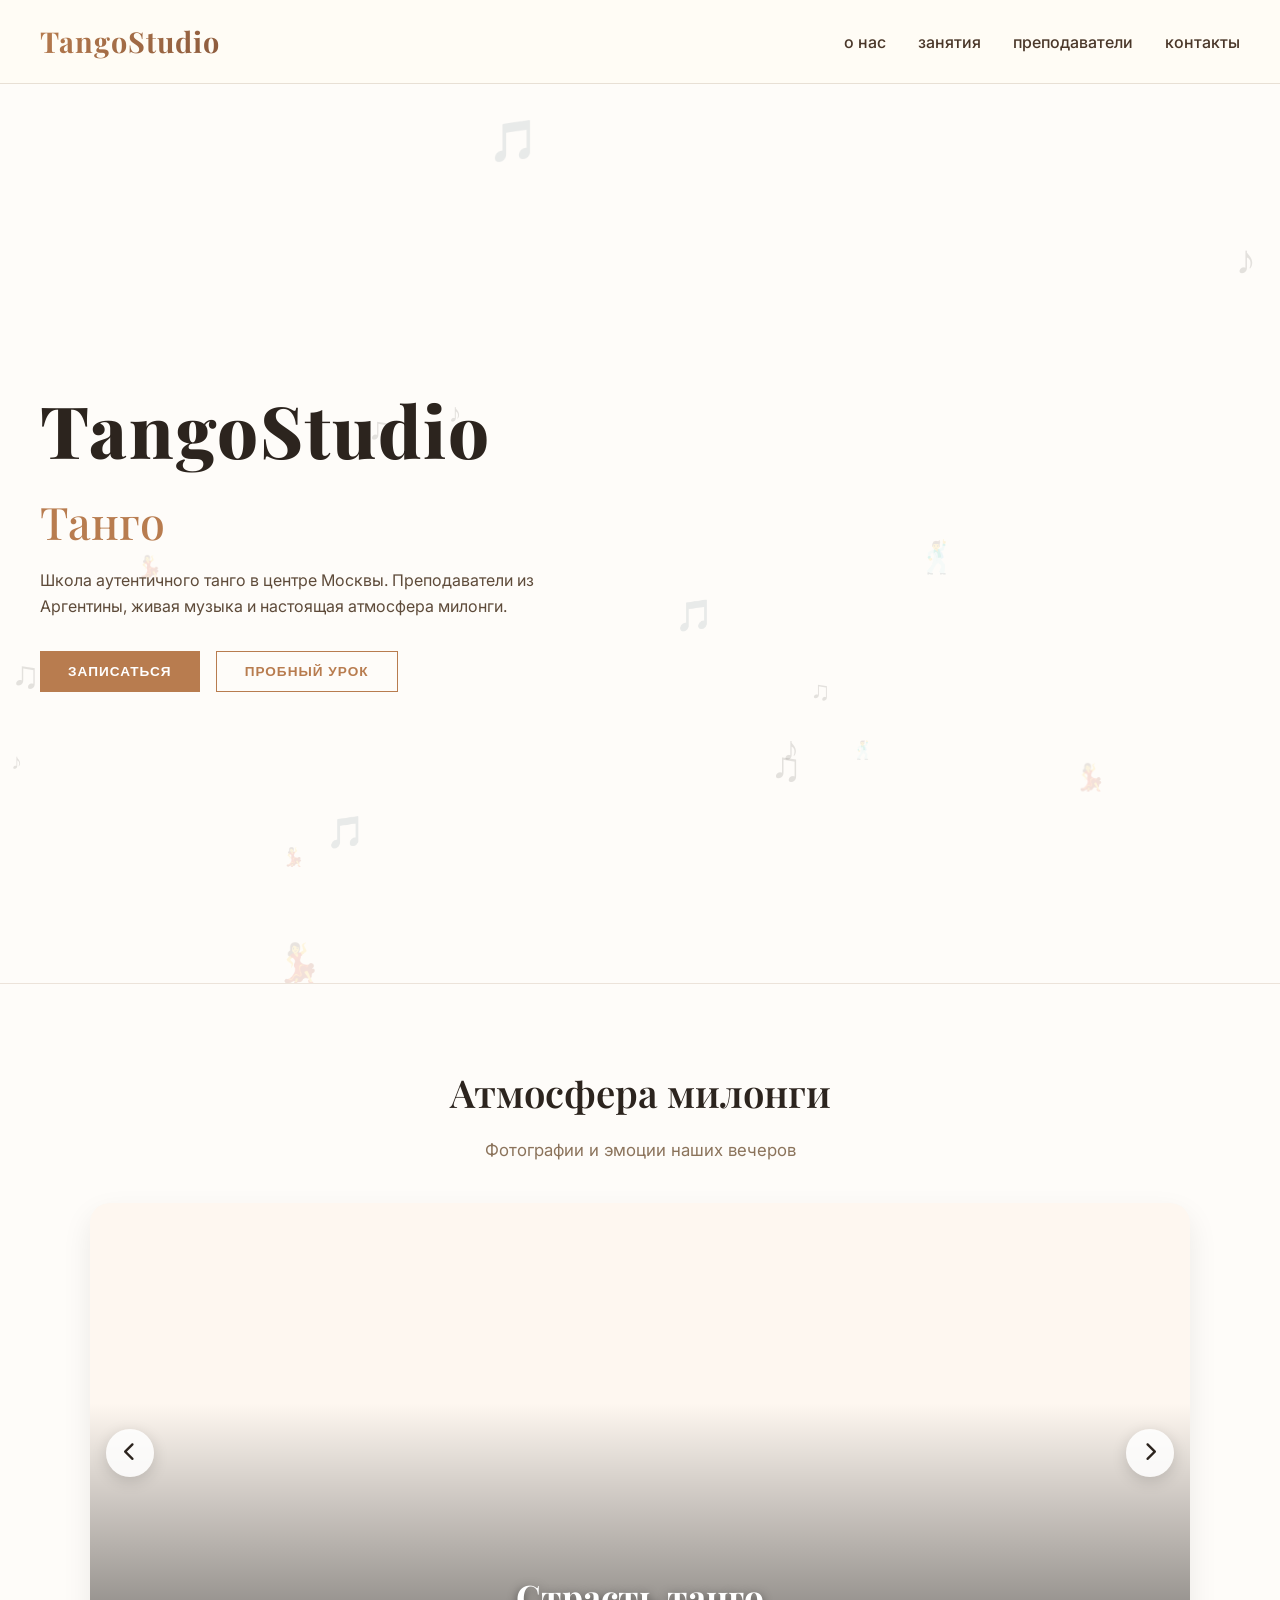
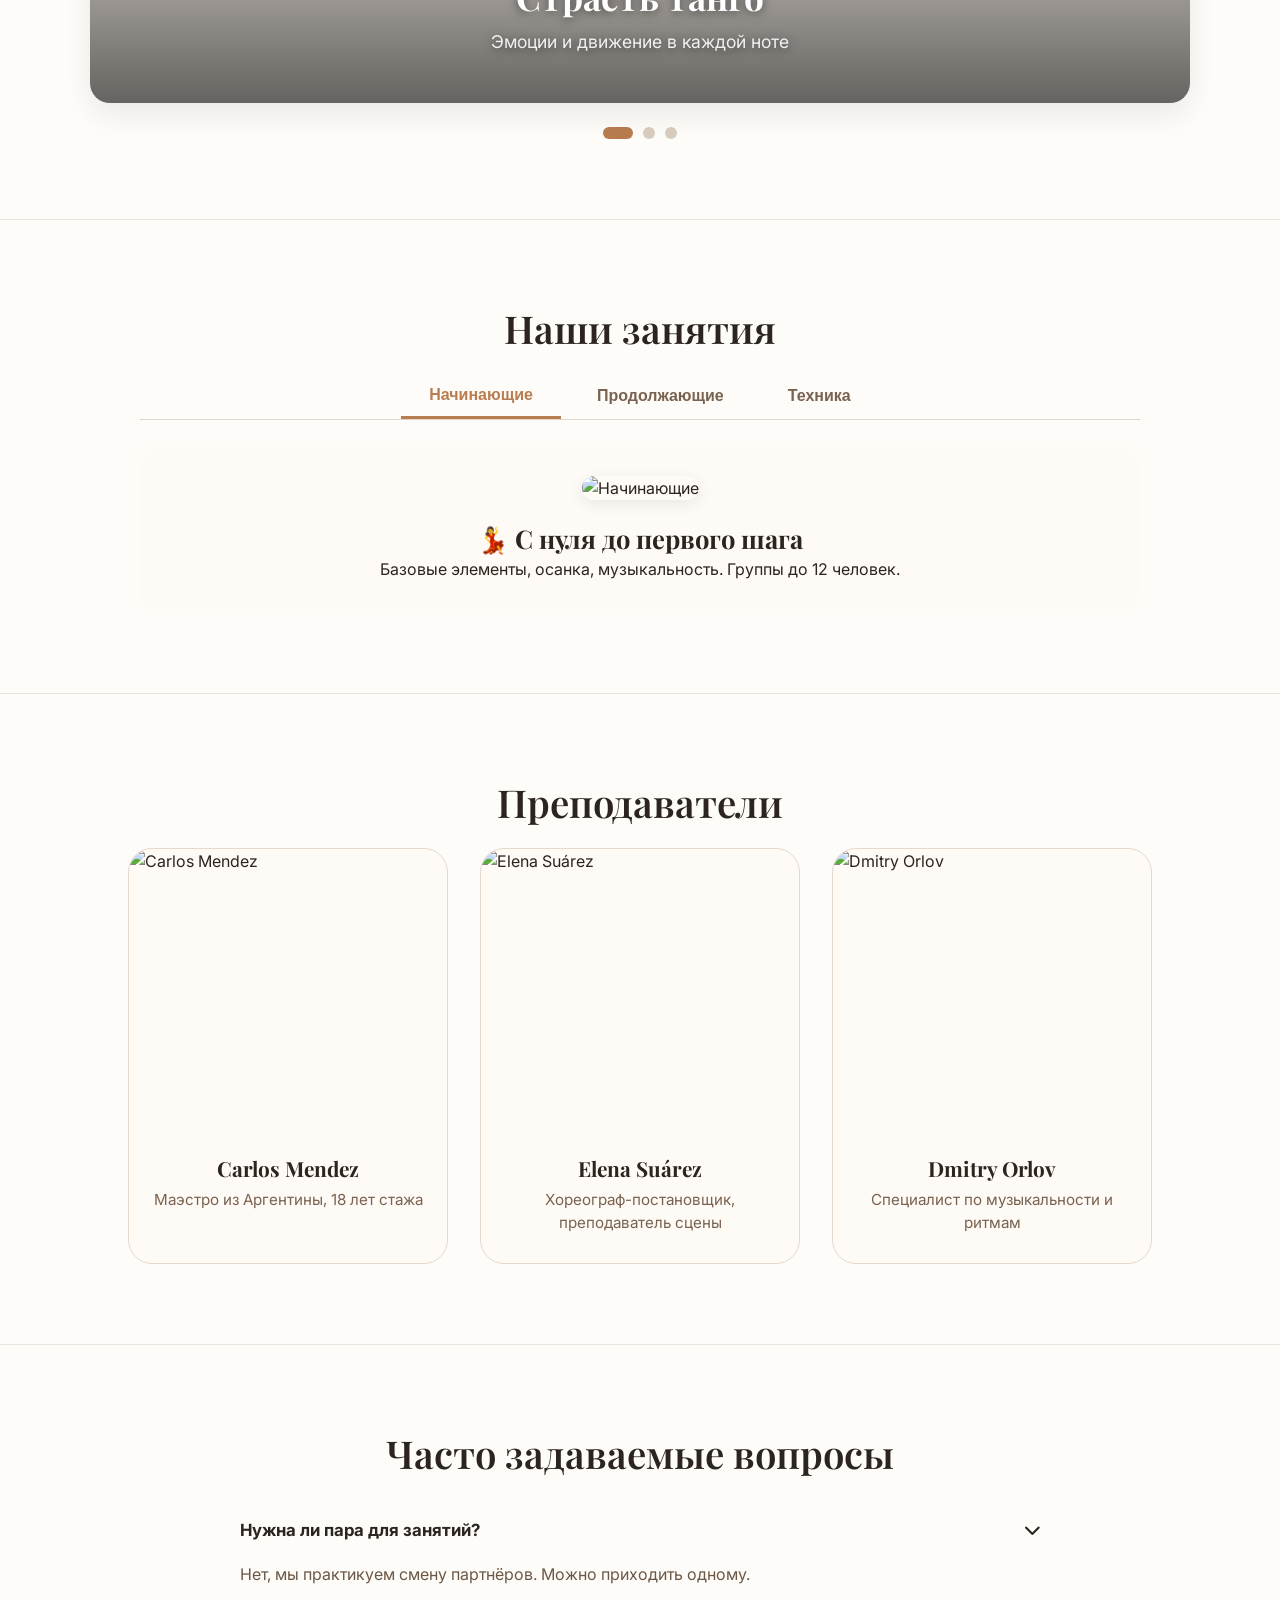
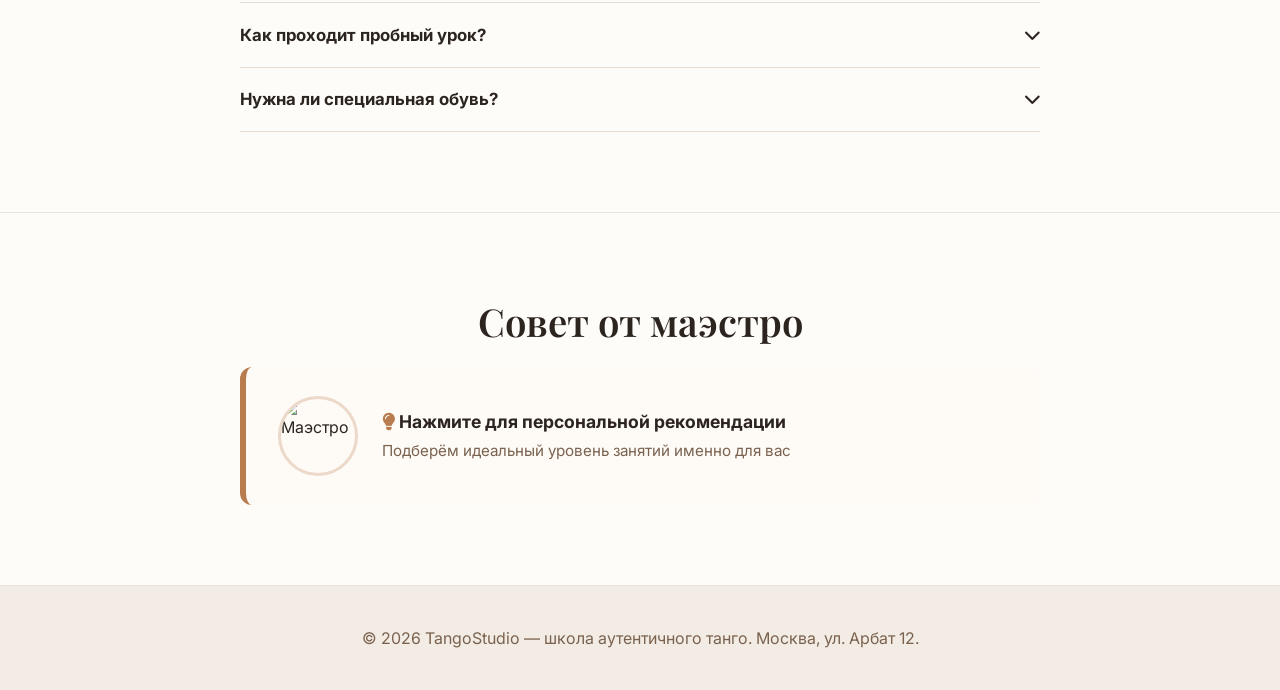
==== index.html @ 63cbd565 "Rename идз 2.html to index.html" ====
<!DOCTYPE html>
<html lang="ru">
<head>
  <meta charset="UTF-8">
  <meta name="viewport" content="width=device-width, initial-scale=1.0, user-scalable=yes">
  <title>Практика 9 — TangoStudio | Адаптивная вёрстка на Flex</title>
  <link href="https://fonts.googleapis.com/css2?family=Inter:opsz,wght@14..32,300;14..32,400;14..32,500;14..32,600;14..32,700&family=Playfair+Display:wght@400;500;600;700&display=swap" rel="stylesheet">
  <link rel="stylesheet" href="https://cdnjs.cloudflare.com/ajax/libs/font-awesome/6.0.0-beta3/css/all.min.css">
  <style>
    * {
      margin: 0;
      padding: 0;
      box-sizing: border-box;
    }

    body {
      font-family: 'Inter', sans-serif;
      background-color: #fefcf9;
      color: #2c241e;
      line-height: 1.5;
    }

    .container {
      max-width: 1280px;
      margin: 0 auto;
      padding: 0 40px;
    }

    /* ШАПКА */
    .header {
      background: rgba(255, 252, 245, 0.96);
      backdrop-filter: blur(10px);
      position: sticky;
      top: 0;
      width: 100%;
      z-index: 100;
      border-bottom: 1px solid #e8e0d5;
    }
    .nav {
      display: flex;
      justify-content: space-between;
      align-items: center;
      padding: 20px 0;
      flex-wrap: wrap;
    }
    .logo {
      font-family: 'Playfair Display', serif;
      font-size: 1.8rem;
      font-weight: 700;
      background: linear-gradient(135deg, #b87c4f, #8b5a3c);
      -webkit-background-clip: text;
      background-clip: text;
      color: transparent;
      letter-spacing: 1px;
    }
    .nav-links {
      display: flex;
      gap: 2rem;
      list-style: none;
    }
    .nav-links a {
      text-decoration: none;
      font-weight: 500;
      color: #4a3729;
      transition: 0.2s;
    }
    .nav-links a:hover {
      color: #b87c4f;
    }
    .menu-icon {
      display: none;
      font-size: 1.6rem;
      cursor: pointer;
      color: #4a3729;
    }

    /* ГЛАВНЫЙ ЭКРАН — фоновая картинка */
    .hero {
      display: flex;
      align-items: center;
      min-height: 100vh;
      position: relative;
      overflow: hidden;
      background: #fefcf9;
    }
    .hero-bg {
      position: absolute;
      top: 0;
      right: 0;
      width: 55%;
      height: 100%;
      background: url('https://st.rolld.ru/i/thumbnails/argentinskoe-tango-kaliningrad-2023.jpeg') center/cover no-repeat;
      opacity: 0.2;
      pointer-events: none;
    }
    .hero-content {
      display: flex;
      flex-direction: column;
      align-items: flex-start;
      max-width: 600px;
      position: relative;
      z-index: 2;
      margin-left: 0;
    }
    .hero-title-main {
      font-family: 'Playfair Display', serif;
      font-size: 4.5rem;
      font-weight: 800;
      letter-spacing: 2px;
      color: #2c241e;
    }
    .hero-sub {
      font-family: 'Playfair Display', serif;
      font-size: 2.8rem;
      font-weight: 500;
      color: #b87c4f;
      margin: 0.3rem 0 0.8rem 0;
    }
    .hero-description {
      font-size: 1rem;
      color: #5e4b3a;
      margin-bottom: 2rem;
      line-height: 1.6;
    }
    .btn-group {
      display: flex;
      gap: 1rem;
      flex-wrap: wrap;
    }
    .btn-primary, .btn-outline {
      padding: 12px 28px;
      font-weight: 600;
      text-transform: uppercase;
      font-size: 0.85rem;
      letter-spacing: 1px;
      cursor: pointer;
      transition: 0.2s;
      border: none;
    }
    .btn-primary {
      background: #b87c4f;
      color: white;
    }
    .btn-primary:hover {
      background: #9a643e;
    }
    .btn-outline {
      background: transparent;
      border: 1.5px solid #b87c4f;
      color: #b87c4f;
    }
    .btn-outline:hover {
      background: rgba(184,124,79,0.08);
    }

    /* СЕКЦИИ */
    section {
      padding: 80px 0;
      border-bottom: 1px solid #ece3da;
    }
    h2 {
      font-family: 'Playfair Display', serif;
      font-size: 2.4rem;
      font-weight: 600;
      margin-bottom: 1rem;
      color: #2c241e;
      text-align: center;
    }
    .section-sub {
      color: #8b735b;
      margin-bottom: 2.5rem;
      text-align: center;
      font-size: 1.05rem;
    }

    /* СЛАЙДЕР */
    .slider-container {
      position: relative;
      max-width: 1100px;
      margin: 0 auto;
      overflow: hidden;
      border-radius: 20px;
      box-shadow: 0 12px 30px rgba(0,0,0,0.08);
      background: #fef7f0;
    }
    .slider-track {
      display: flex;
      transition: transform 0.5s ease;
    }
    .slide {
      flex: 0 0 100%;
      min-height: 500px;
      display: flex;
      flex-direction: column;
      align-items: center;
      justify-content: flex-end;
      padding: 2rem;
      position: relative;
      color: white;
      text-shadow: 0 2px 10px rgba(0,0,0,0.5);
    }
    .slide-bg {
      position: absolute;
      top: 0;
      left: 0;
      width: 100%;
      height: 100%;
      background-size: cover;
      background-position: center;
      z-index: 0;
    }
    .slide-bg::after {
      content: '';
      position: absolute;
      bottom: 0;
      left: 0;
      width: 100%;
      height: 60%;
      background: linear-gradient(to top, rgba(0,0,0,0.6), transparent);
    }
    .slide-content {
      position: relative;
      z-index: 1;
      text-align: center;
      max-width: 600px;
      padding-bottom: 1rem;
    }
    .slide-content h3 {
      font-family: 'Playfair Display', serif;
      font-size: 2.2rem;
      margin-bottom: 0.3rem;
      color: #fff;
    }
    .slide-content p {
      font-size: 1.1rem;
      color: rgba(255,255,255,0.9);
    }
    .slider-btn {
      position: absolute;
      top: 50%;
      transform: translateY(-50%);
      background: rgba(255,255,255,0.85);
      border: none;
      width: 48px;
      height: 48px;
      border-radius: 50%;
      cursor: pointer;
      box-shadow: 0 4px 15px rgba(0,0,0,0.15);
      font-size: 1.2rem;
      z-index: 5;
      transition: 0.2s;
      color: #2c241e;
    }
    .slider-btn:hover {
      background: #b87c4f;
      color: white;
    }
    .btn-prev { left: 16px; }
    .btn-next { right: 16px; }
    .dots {
      display: flex;
      justify-content: center;
      gap: 10px;
      margin-top: 24px;
    }
    .dot {
      width: 12px;
      height: 12px;
      background: #d9cdc0;
      border-radius: 12px;
      cursor: pointer;
      transition: 0.2s;
    }
    .dot.active {
      background: #b87c4f;
      width: 30px;
    }

    /* ВКЛАДКИ — С КАРТИНКАМИ */
    .tabs-wrapper {
      max-width: 1000px;
      margin: 0 auto;
    }
    .tabs-header {
      display: flex;
      gap: 0.5rem;
      border-bottom: 1px solid #e0d5ca;
      flex-wrap: wrap;
      justify-content: center;
    }
    .tab-btn {
      padding: 12px 28px;
      background: transparent;
      border: none;
      font-weight: 600;
      cursor: pointer;
      color: #7a6250;
      font-size: 1rem;
    }
    .tab-btn.active {
      color: #b87c4f;
      border-bottom: 3px solid #b87c4f;
    }
    .tab-content {
      display: none;
      padding: 2rem;
      background: #fefbf7;
      border-radius: 16px;
      margin-top: 1.5rem;
      text-align: center;
    }
    .tab-content.active-content {
      display: block;
    }
    .tab-image {
      width: 100%;
      max-height: 350px;
      object-fit: cover;
      border-radius: 16px;
      margin-bottom: 1.2rem;
      box-shadow: 0 4px 16px rgba(0,0,0,0.08);
    }
    .tab-content h3 {
      font-family: 'Playfair Display', serif;
      font-size: 1.6rem;
    }

    /* ПРЕПОДАВАТЕЛИ */
    .teachers-grid {
      display: flex;
      flex-wrap: wrap;
      gap: 2rem;
      justify-content: center;
    }
    .teacher-card {
      flex: 1 1 280px;
      max-width: 320px;
      background: #fefaf5;
      border: 1px solid #e6dacf;
      border-radius: 24px;
      overflow: hidden;
      transition: 0.3s;
    }
    .teacher-card:hover {
      transform: translateY(-6px);
      box-shadow: 0 12px 30px rgba(0,0,0,0.08);
    }
    .teacher-photo {
      width: 100%;
      height: 280px;
      object-fit: cover;
      display: block;
    }
    .teacher-info {
      padding: 1.5rem 1.5rem 1.8rem;
      text-align: center;
    }
    .teacher-info h3 {
      font-family: 'Playfair Display', serif;
      font-size: 1.3rem;
      margin-bottom: 0.3rem;
    }
    .teacher-info p {
      color: #7a6250;
      font-size: 0.95rem;
    }

    /* АККОРДЕОН */
    .accordion {
      max-width: 800px;
      margin: 0 auto;
    }
    .accordion-item {
      border-bottom: 1px solid #e6dbd0;
    }
    .accordion-header {
      display: flex;
      justify-content: space-between;
      align-items: center;
      padding: 1.2rem 0;
      font-weight: 700;
      cursor: pointer;
      font-size: 1.05rem;
    }
    .accordion-content {
      max-height: 0;
      overflow: hidden;
      transition: max-height 0.3s;
      color: #6b5746;
    }
    .accordion-item.active .accordion-content {
      max-height: 150px;
      padding-bottom: 1rem;
    }

    /* МОДАЛКА */
    .modal {
      position: fixed;
      top: 0; left: 0;
      width: 100%; height: 100%;
      background: rgba(0,0,0,0.5);
      display: flex;
      align-items: center;
      justify-content: center;
      visibility: hidden;
      opacity: 0;
      transition: 0.2s;
      z-index: 1000;
    }
    .modal.active {
      visibility: visible;
      opacity: 1;
    }
    .modal-content {
      background: white;
      max-width: 420px;
      width: 90%;
      padding: 2rem;
      border-radius: 28px;
      border-top: 4px solid #b87c4f;
    }
    .close-modal {
      float: right;
      font-size: 1.6rem;
      cursor: pointer;
    }
    .modal input, .modal textarea {
      width: 100%;
      margin: 10px 0;
      padding: 12px;
      border: 1px solid #ddd0c2;
      border-radius: 10px;
      font-size: 1rem;
    }
    .modal button {
      background: #b87c4f;
      color: white;
      border: none;
      padding: 12px;
      width: 100%;
      border-radius: 40px;
      font-weight: bold;
      font-size: 1rem;
    }

    /* ФАНТАЗИЙНАЯ АНИМАЦИЯ */
    .fantasy-area {
      position: absolute;
      top: 0;
      left: 0;
      width: 100%;
      height: 100%;
      pointer-events: none;
      overflow: hidden;
      z-index: 1;
    }
    .floating {
      position: absolute;
      font-size: 1.6rem;
      opacity: 0.12;
      animation: floatAnim 15s infinite alternate;
    }
    @keyframes floatAnim {
      0% { transform: translateY(0) rotate(0deg); }
      100% { transform: translateY(-40px) rotate(10deg); }
    }

    /* УМНЫЙ РАЗДЕЛ */
    .smart-tip {
      background: #fefaf5;
      padding: 1.8rem 2rem;
      border-left: 6px solid #b87c4f;
      cursor: pointer;
      transition: 0.3s;
      max-width: 800px;
      margin: 0 auto;
      border-radius: 12px;
      display: flex;
      align-items: center;
      gap: 1.5rem;
    }
    .smart-tip:hover {
      background: #f5ede5;
      transform: translateX(6px);
    }
    .smart-tip img {
      width: 80px;
      height: 80px;
      border-radius: 50%;
      object-fit: cover;
      border: 3px solid #b87c4f44;
    }
    .smart-tip strong {
      font-size: 1.1rem;
    }

    .footer {
      background: #f2ece5;
      text-align: center;
      padding: 40px 20px;
      color: #7a624e;
    }

    /* АДАПТИВ */
    @media (max-width: 1024px) {
      .hero-bg { width: 45%; }
      .slide { min-height: 400px; }
      .slide-content h3 { font-size: 1.8rem; }
      .tab-image { max-height: 280px; }
    }

    @media (max-width: 768px) {
      .container { padding: 0 24px; }
      .nav-links {
        display: none;
        flex-direction: column;
        width: 100%;
        gap: 1rem;
        padding-top: 1rem;
      }
      .nav-links.show { display: flex; }
      .menu-icon { display: block; }
      .hero-title-main { font-size: 3.2rem; }
      .hero-sub { font-size: 2.2rem; }
      .hero-description { font-size: 0.95rem; }
      .hero-bg { width: 40%; opacity: 0.15; }
      .slide { min-height: 320px; padding: 1.5rem; }
      .slide-content h3 { font-size: 1.5rem; }
      .teacher-photo { height: 220px; }
      .teacher-card { flex: 1 1 240px; }
      h2 { font-size: 1.9rem; }
      .smart-tip { flex-direction: column; text-align: center; }
      .slider-btn { width: 40px; height: 40px; font-size: 1rem; }
      .tab-image { max-height: 220px; }
    }

    @media (max-width: 380px) {
      .container { padding: 0 16px; }
      .logo { font-size: 1.4rem; }
      .hero-title-main { font-size: 2.2rem; }
      .hero-sub { font-size: 1.8rem; }
      .hero-description { font-size: 0.85rem; }
      .hero-bg { width: 30%; opacity: 0.1; }
      .btn-group { flex-direction: column; width: 100%; }
      .btn-primary, .btn-outline { width: 100%; text-align: center; padding: 12px; }
      .slide { min-height: 260px; padding: 1rem; }
      .slide-content h3 { font-size: 1.3rem; }
      .slide-content p { font-size: 0.9rem; }
      .teacher-photo { height: 180px; }
      .teachers-grid { flex-direction: column; align-items: center; }
      .teacher-card { flex: auto; max-width: 100%; width: 100%; }
      .tabs-header { flex-direction: column; border-bottom: none; gap: 0.3rem; align-items: stretch; }
      .tab-btn { text-align: center; background: #f7f1ea; border-radius: 40px; padding: 8px; }
      .tab-btn.active { border-bottom: none; background: #b87c4f33; }
      .accordion-header { font-size: 0.9rem; }
      h2 { font-size: 1.5rem; }
      .modal-content { padding: 1.2rem; }
      .smart-tip { font-size: 0.85rem; flex-direction: column; text-align: center; padding: 1.2rem; }
      .smart-tip img { width: 60px; height: 60px; }
      .slider-btn { width: 34px; height: 34px; font-size: 0.8rem; }
      .btn-prev { left: 8px; }
      .btn-next { right: 8px; }
      .tab-image { max-height: 160px; }
    }

    .hero { position: relative; }
    .relative { position: relative; }
    button { cursor: pointer; }
  </style>
</head>
<body>

<!-- АНИМАЦИЯ ЗАГРУЗКИ -->
<div id="loaderOverlay" style="position:fixed; top:0; left:0; width:100%; height:100%; background:#fefcf9; z-index:2000; display:flex; align-items:center; justify-content:center; flex-direction:column; transition:0.4s;">
  <div style="width:50px; height:50px; border:4px solid #e0cfc0; border-top:4px solid #b87c4f; border-radius:50%; animation: spinLoad 0.9s linear infinite;"></div>
  <p style="margin-top:12px; color:#b87c4f; font-family:'Inter',sans-serif;">загрузка танго...</p>
</div>
<style>
  @keyframes spinLoad {
    0% { transform: rotate(0deg); }
    100% { transform: rotate(360deg); }
  }
</style>

<!-- ШАПКА -->
<header class="header">
  <div class="container">
    <div class="nav">
      <div class="logo">TangoStudio</div>
      <div class="menu-icon" id="menuIcon"><i class="fas fa-bars"></i></div>
      <ul class="nav-links" id="navLinks">
        <li><a href="#about">о нас</a></li>
        <li><a href="#lessons">занятия</a></li>
        <li><a href="#teachers">преподаватели</a></li>
        <li><a href="#" id="contactNavBtn">контакты</a></li>
      </ul>
    </div>
  </div>
</header>

<main>
  <!-- ГЛАВНЫЙ ЭКРАН -->
  <section class="hero relative" id="hero">
    <div class="hero-bg"></div>
    <div class="fantasy-area" id="fantasyArea"></div>
    <div class="container hero-content">
      <div class="hero-title-main">TangoStudio</div>
      <div class="hero-sub">Танго</div>
      <div class="hero-description">
        Школа аутентичного танго в центре Москвы. Преподаватели из Аргентины, живая музыка и настоящая атмосфера милонги.
      </div>
      <div class="btn-group">
        <button class="btn-primary" id="openModalBtn">записаться</button>
        <button class="btn-outline" id="trialBtn">пробный урок</button>
      </div>
    </div>
  </section>

  <!-- СЛАЙДЕР -->
  <section id="about">
    <div class="container">
      <h2>Атмосфера милонги</h2>
      <div class="section-sub">Фотографии и эмоции наших вечеров</div>
      <div class="slider-container">
        <div class="slider-track" id="sliderTrack">
          <div class="slide">
            <div class="slide-bg" style="background-image: url('https://kluch.media/upload/iblock/99c/tango-1200.jpg');"></div>
            <div class="slide-content">
              <h3>Страсть танго</h3>
              <p>Эмоции и движение в каждой ноте</p>
            </div>
          </div>
          <div class="slide">
            <div class="slide-bg" style="background-image: url('https://elcentro.ru/upload/media/content/1_glavnaya.jpg'); background-position: center top;"></div>
            <div class="slide-content">
              <h3>Сообщество</h3>
              <p>Уютная студия, друзья и танго-вечеринки</p>
            </div>
          </div>
          <div class="slide">
            <div class="slide-bg" style="background-image: url('https://images.unsplash.com/photo-1508700115892-45ecd05ae2ad?w=1200&h=800&fit=crop&crop=center');"></div>
            <div class="slide-content">
              <h3>Живая музыка</h3>
              <p>Бандонеон и оркестр создают магию</p>
            </div>
          </div>
        </div>
        <button class="slider-btn btn-prev" id="prevSlide"><i class="fas fa-chevron-left"></i></button>
        <button class="slider-btn btn-next" id="nextSlide"><i class="fas fa-chevron-right"></i></button>
      </div>
      <div class="dots" id="dotsContainer"></div>
    </div>
  </section>

  <!-- ЗАНЯТИЯ (ВКЛАДКИ) С КАРТИНКАМИ -->
  <section id="lessons">
    <div class="container">
      <h2>Наши занятия</h2>
      <div class="tabs-wrapper">
        <div class="tabs-header">
          <button class="tab-btn active" data-tab="tab1">Начинающие</button>
          <button class="tab-btn" data-tab="tab2">Продолжающие</button>
          <button class="tab-btn" data-tab="tab3">Техника</button>
        </div>
        
        <div id="tab1" class="tab-content active-content">
          <img class="tab-image" src="https://vmrucdn.servicecdn.ru/2025.12/original/69399d0e82682c5967c379f9.jpg" alt="Начинающие" style="object-position: center 30%;">
          <h3>💃 С нуля до первого шага</h3>
          <p>Базовые элементы, осанка, музыкальность. Группы до 12 человек.</p>
        </div>
        
        <div id="tab2" class="tab-content">
          <img class="tab-image" src="https://i.imgur.com/yKScRbN.jpeg" alt="Продолжающие" style="object-position: center 15%;">
          <h3>🕺 Салон и импровизация</h3>
          <p>Изучение сакад, барридас, работа в парах. Сложные последовательности и стилизация.</p>
        </div>
        
        <div id="tab3" class="tab-content">
          <img class="tab-image" src="https://i.imgur.com/FVpYMQ8.jpeg" alt="Техника" style="object-position: center 15%;">
          <h3>🎵 Музыкальность</h3>
          <p>Чувство оркестра, паузы, интерпретация. Подготовка к танго-марафонам.</p>
        </div>
      </div>
    </div>
  </section>

  <!-- ПРЕПОДАВАТЕЛИ -->
  <section id="teachers">
    <div class="container">
      <h2>Преподаватели</h2>
      <div class="teachers-grid">
        <div class="teacher-card">
          <img class="teacher-photo" src="https://images.unsplash.com/photo-1507003211169-0a1dd7228f2d?w=600&h=600&fit=crop&crop=center" alt="Carlos Mendez">
          <div class="teacher-info">
            <h3>Carlos Mendez</h3>
            <p>Маэстро из Аргентины, 18 лет стажа</p>
          </div>
        </div>
        <div class="teacher-card">
          <img class="teacher-photo" src="https://images.unsplash.com/photo-1489424731084-a5d8b219a5bb?w=600&h=600&fit=crop&crop=center" alt="Elena Suárez">
          <div class="teacher-info">
            <h3>Elena Suárez</h3>
            <p>Хореограф-постановщик, преподаватель сцены</p>
          </div>
        </div>
        <div class="teacher-card">
          <img class="teacher-photo" src="https://images.unsplash.com/photo-1506794778202-cad84cf45f1d?w=600&h=600&fit=crop&crop=center" alt="Dmitry Orlov">
          <div class="teacher-info">
            <h3>Dmitry Orlov</h3>
            <p>Специалист по музыкальности и ритмам</p>
          </div>
        </div>
      </div>
    </div>
  </section>

  <!-- АККОРДЕОН FAQ -->
  <section id="faq">
    <div class="container">
      <h2>Часто задаваемые вопросы</h2>
      <div class="accordion" id="accordion">
        <div class="accordion-item"><div class="accordion-header">Нужна ли пара для занятий? <i class="fas fa-chevron-down"></i></div><div class="accordion-content">Нет, мы практикуем смену партнёров. Можно приходить одному.</div></div>
        <div class="accordion-item"><div class="accordion-header">Как проходит пробный урок? <i class="fas fa-chevron-down"></i></div><div class="accordion-content">Пробное занятие — 600₽, вы знакомитесь с базой и атмосферой.</div></div>
        <div class="accordion-item"><div class="accordion-header">Нужна ли специальная обувь? <i class="fas fa-chevron-down"></i></div><div class="accordion-content">Подойдут удобные туфли на небольшом каблуке, есть прокат.</div></div>
      </div>
    </div>
  </section>

  <!-- УМНЫЙ РАЗДЕЛ -->
  <section>
    <div class="container">
      <h2>Совет от маэстро</h2>
      <div class="smart-tip" id="smartAdvice">
        <img src="https://images.unsplash.com/photo-1506744038136-46273834b3fb?w=400&h=400&fit=crop&crop=center" alt="Маэстро">
        <div>
          <strong><i class="fas fa-lightbulb" style="color:#b87c4f;"></i> Нажмите для персональной рекомендации</strong>
          <p style="margin-top:4px; font-size:0.95rem; color:#7a6250;">Подберём идеальный уровень занятий именно для вас</p>
        </div>
      </div>
    </div>
  </section>
</main>

<footer class="footer">
  <div class="container">
    <p>© 2026 TangoStudio — школа аутентичного танго. Москва, ул. Арбат 12.</p>
  </div>
</footer>

<!-- МОДАЛКА -->
<div id="contactModal" class="modal">
  <div class="modal-content">
    <span class="close-modal">&times;</span>
    <h3>Запись на урок</h3>
    <form id="modalForm">
      <input type="text" placeholder="Ваше имя" required>
      <input type="tel" placeholder="Телефон" required>
      <textarea rows="2" placeholder="Сообщение"></textarea>
      <button type="submit">Отправить</button>
    </form>
  </div>
</div>

<script>
  window.addEventListener('load', () => {
    const loader = document.getElementById('loaderOverlay');
    setTimeout(() => {
      loader.style.opacity = '0';
      setTimeout(() => loader.remove(), 400);
    }, 1000);
  });

  // Фантазийные элементы
  const fantasy = document.getElementById('fantasyArea');
  if(fantasy) {
    const arr = ['♪','♫','💃','🕺','🎵'];
    for(let i=0;i<18;i++) {
      let el = document.createElement('div');
      el.classList.add('floating');
      el.textContent = arr[Math.floor(Math.random()*arr.length)];
      el.style.left = Math.random()*100+'%';
      el.style.top = Math.random()*100+'%';
      el.style.fontSize = (Math.random()*28+16)+'px';
      el.style.animationDuration = (12+Math.random()*12)+'s';
      fantasy.appendChild(el);
    }
  }

  // Слайдер
  const track = document.getElementById('sliderTrack');
  const slides = document.querySelectorAll('.slide');
  const prev = document.getElementById('prevSlide');
  const next = document.getElementById('nextSlide');
  let current = 0;
  const total = slides.length;
  const dotsDiv = document.getElementById('dotsContainer');
  function updateSlider() {
    track.style.transform = `translateX(-${current*100}%)`;
    document.querySelectorAll('.dot').forEach((d,i)=> d.classList.toggle('active', i===current));
  }
  function createDots() {
    dotsDiv.innerHTML = '';
    for(let i=0;i<total;i++) {
      let dot = document.createElement('span');
      dot.classList.add('dot');
      if(i===current) dot.classList.add('active');
      dot.addEventListener('click',()=>{ current=i; updateSlider(); });
      dotsDiv.appendChild(dot);
    }
  }
  prev?.addEventListener('click',()=>{ current = (current-1+total)%total; updateSlider(); });
  next?.addEventListener('click',()=>{ current = (current+1)%total; updateSlider(); });
  createDots();

  // Табы
  const tabs = document.querySelectorAll('.tab-btn');
  const contents = document.querySelectorAll('.tab-content');
  tabs.forEach(btn=>{
    btn.addEventListener('click',()=>{
      const id = btn.getAttribute('data-tab');
      contents.forEach(c=>c.classList.remove('active-content'));
      tabs.forEach(b=>b.classList.remove('active'));
      document.getElementById(id).classList.add('active-content');
      btn.classList.add('active');
    });
  });

  // Аккордеон
  const accItems = document.querySelectorAll('.accordion-item');
  accItems.forEach(item=>{
    const header = item.querySelector('.accordion-header');
    header.addEventListener('click',()=>{
      item.classList.toggle('active');
    });
  });
  if(accItems[0]) accItems[0].classList.add('active');

  // Модалка
  const modal = document.getElementById('contactModal');
  const openBtns = [document.getElementById('openModalBtn'), document.getElementById('trialBtn'), document.getElementById('contactNavBtn')];
  const closeModal = document.querySelector('.close-modal');
  function openModal() { modal.classList.add('active'); }
  function closeModalFunc() { modal.classList.remove('active'); }
  openBtns.forEach(btn=> btn?.addEventListener('click', (e)=>{ e.preventDefault(); openModal(); }));
  closeModal?.addEventListener('click', closeModalFunc);
  modal?.addEventListener('click', (e)=> { if(e.target===modal) closeModalFunc(); });
  const formModal = document.getElementById('modalForm');
  formModal?.addEventListener('submit', (e)=>{ e.preventDefault(); alert('Спасибо, скоро свяжемся!'); closeModalFunc(); formModal.reset(); });

  // Умный совет
  const smart = document.getElementById('smartAdvice');
  smart?.addEventListener('click',()=> alert('💡 Совет: начните с пробного урока по четвергам. Ждём вас!'));

  // Бургер-меню
  const menuIcon = document.getElementById('menuIcon');
  const navList = document.getElementById('navLinks');
  menuIcon?.addEventListener('click',()=> navList.classList.toggle('show'));
  document.querySelectorAll('.nav-links a').forEach(link=>{
    link.addEventListener('click',(e)=>{
      const href = link.getAttribute('href');
      if(href && href.startsWith('#')){
        e.preventDefault();
        const id = href.slice(1);
        const el = document.getElementById(id);
        if(el) el.scrollIntoView({ behavior: 'smooth' });
        navList.classList.remove('show');
      }
    });
  });
</script>
</body>
</html>
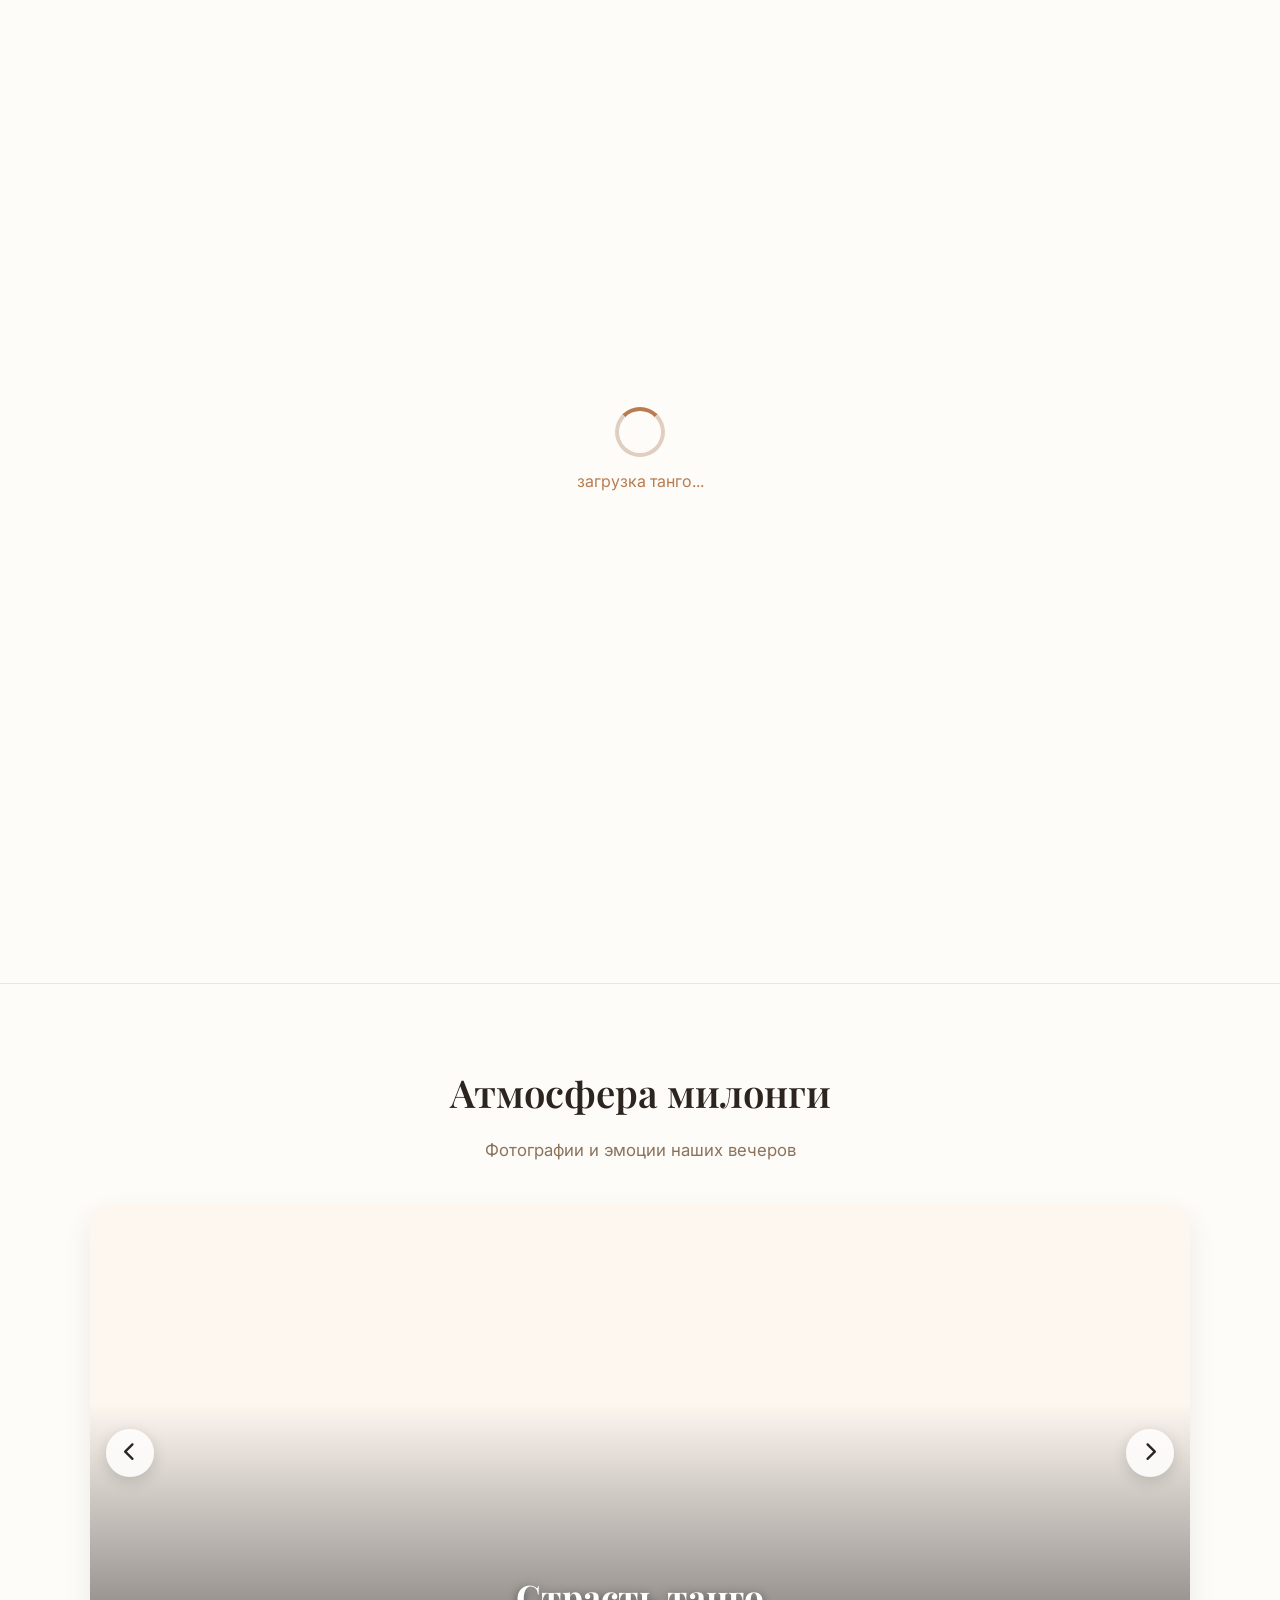
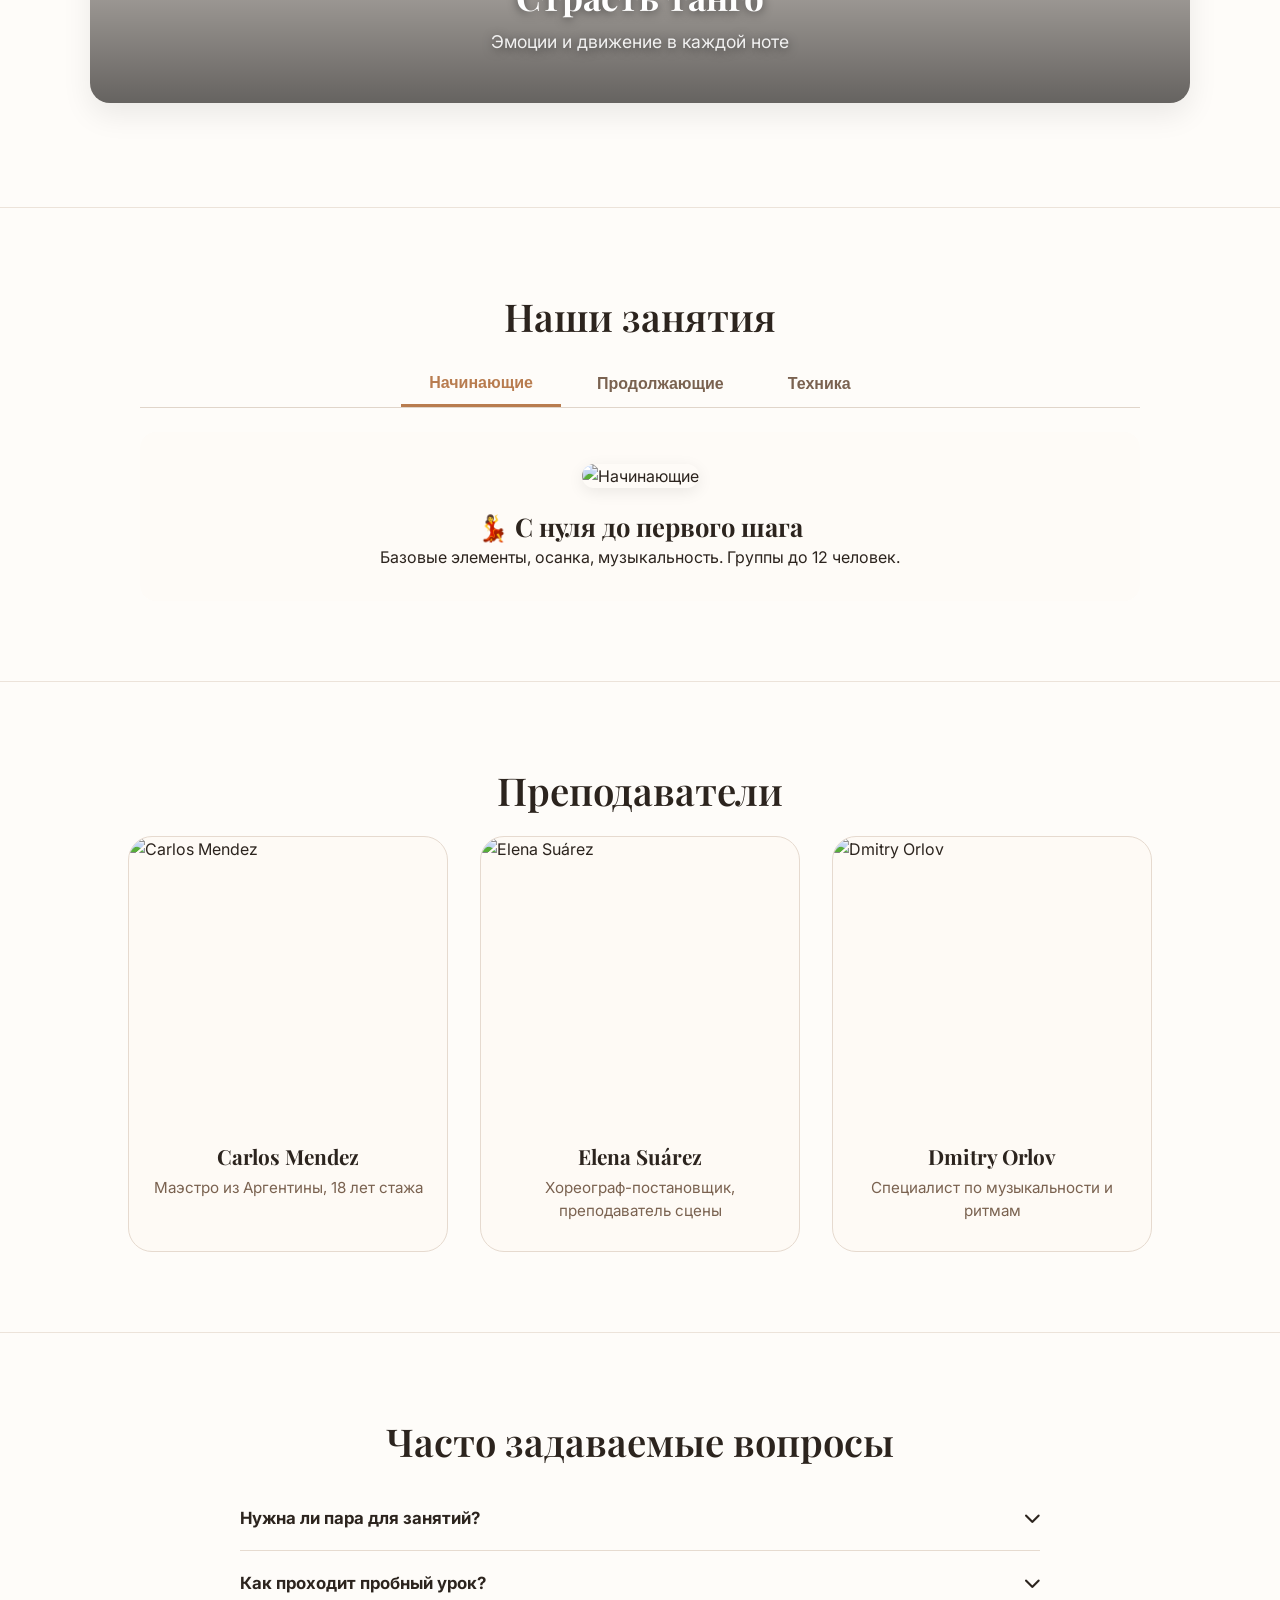
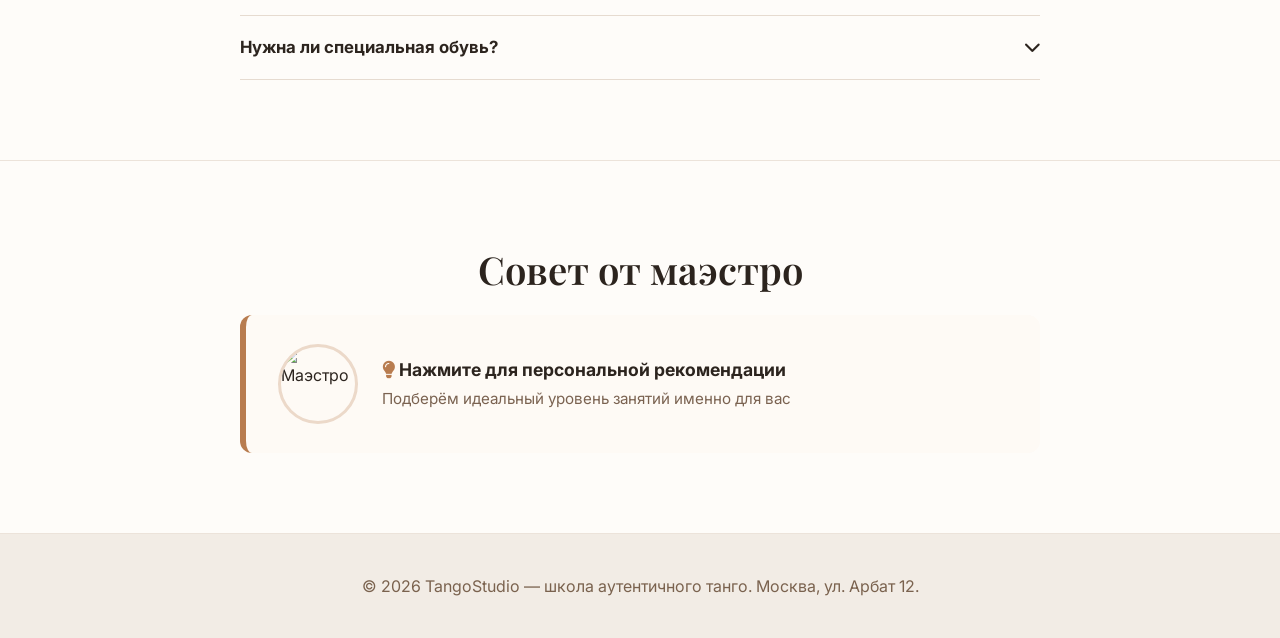
==== commit 2653a336: "Add files via upload" ====
--- a/index.html
+++ b/index.html
@@ -4,585 +4,25 @@
   <meta charset="UTF-8">
   <meta name="viewport" content="width=device-width, initial-scale=1.0, user-scalable=yes">
   <title>Практика 9 — TangoStudio | Адаптивная вёрстка на Flex</title>
+  
+  <!-- Подключаем шрифты Google Fonts -->
   <link href="https://fonts.googleapis.com/css2?family=Inter:opsz,wght@14..32,300;14..32,400;14..32,500;14..32,600;14..32,700&family=Playfair+Display:wght@400;500;600;700&display=swap" rel="stylesheet">
+  
+  <!-- Подключаем иконки Font Awesome -->
   <link rel="stylesheet" href="https://cdnjs.cloudflare.com/ajax/libs/font-awesome/6.0.0-beta3/css/all.min.css">
-  <style>
-    * {
-      margin: 0;
-      padding: 0;
-      box-sizing: border-box;
-    }
-
-    body {
-      font-family: 'Inter', sans-serif;
-      background-color: #fefcf9;
-      color: #2c241e;
-      line-height: 1.5;
-    }
-
-    .container {
-      max-width: 1280px;
-      margin: 0 auto;
-      padding: 0 40px;
-    }
-
-    /* ШАПКА */
-    .header {
-      background: rgba(255, 252, 245, 0.96);
-      backdrop-filter: blur(10px);
-      position: sticky;
-      top: 0;
-      width: 100%;
-      z-index: 100;
-      border-bottom: 1px solid #e8e0d5;
-    }
-    .nav {
-      display: flex;
-      justify-content: space-between;
-      align-items: center;
-      padding: 20px 0;
-      flex-wrap: wrap;
-    }
-    .logo {
-      font-family: 'Playfair Display', serif;
-      font-size: 1.8rem;
-      font-weight: 700;
-      background: linear-gradient(135deg, #b87c4f, #8b5a3c);
-      -webkit-background-clip: text;
-      background-clip: text;
-      color: transparent;
-      letter-spacing: 1px;
-    }
-    .nav-links {
-      display: flex;
-      gap: 2rem;
-      list-style: none;
-    }
-    .nav-links a {
-      text-decoration: none;
-      font-weight: 500;
-      color: #4a3729;
-      transition: 0.2s;
-    }
-    .nav-links a:hover {
-      color: #b87c4f;
-    }
-    .menu-icon {
-      display: none;
-      font-size: 1.6rem;
-      cursor: pointer;
-      color: #4a3729;
-    }
-
-    /* ГЛАВНЫЙ ЭКРАН — фоновая картинка */
-    .hero {
-      display: flex;
-      align-items: center;
-      min-height: 100vh;
-      position: relative;
-      overflow: hidden;
-      background: #fefcf9;
-    }
-    .hero-bg {
-      position: absolute;
-      top: 0;
-      right: 0;
-      width: 55%;
-      height: 100%;
-      background: url('https://st.rolld.ru/i/thumbnails/argentinskoe-tango-kaliningrad-2023.jpeg') center/cover no-repeat;
-      opacity: 0.2;
-      pointer-events: none;
-    }
-    .hero-content {
-      display: flex;
-      flex-direction: column;
-      align-items: flex-start;
-      max-width: 600px;
-      position: relative;
-      z-index: 2;
-      margin-left: 0;
-    }
-    .hero-title-main {
-      font-family: 'Playfair Display', serif;
-      font-size: 4.5rem;
-      font-weight: 800;
-      letter-spacing: 2px;
-      color: #2c241e;
-    }
-    .hero-sub {
-      font-family: 'Playfair Display', serif;
-      font-size: 2.8rem;
-      font-weight: 500;
-      color: #b87c4f;
-      margin: 0.3rem 0 0.8rem 0;
-    }
-    .hero-description {
-      font-size: 1rem;
-      color: #5e4b3a;
-      margin-bottom: 2rem;
-      line-height: 1.6;
-    }
-    .btn-group {
-      display: flex;
-      gap: 1rem;
-      flex-wrap: wrap;
-    }
-    .btn-primary, .btn-outline {
-      padding: 12px 28px;
-      font-weight: 600;
-      text-transform: uppercase;
-      font-size: 0.85rem;
-      letter-spacing: 1px;
-      cursor: pointer;
-      transition: 0.2s;
-      border: none;
-    }
-    .btn-primary {
-      background: #b87c4f;
-      color: white;
-    }
-    .btn-primary:hover {
-      background: #9a643e;
-    }
-    .btn-outline {
-      background: transparent;
-      border: 1.5px solid #b87c4f;
-      color: #b87c4f;
-    }
-    .btn-outline:hover {
-      background: rgba(184,124,79,0.08);
-    }
-
-    /* СЕКЦИИ */
-    section {
-      padding: 80px 0;
-      border-bottom: 1px solid #ece3da;
-    }
-    h2 {
-      font-family: 'Playfair Display', serif;
-      font-size: 2.4rem;
-      font-weight: 600;
-      margin-bottom: 1rem;
-      color: #2c241e;
-      text-align: center;
-    }
-    .section-sub {
-      color: #8b735b;
-      margin-bottom: 2.5rem;
-      text-align: center;
-      font-size: 1.05rem;
-    }
-
-    /* СЛАЙДЕР */
-    .slider-container {
-      position: relative;
-      max-width: 1100px;
-      margin: 0 auto;
-      overflow: hidden;
-      border-radius: 20px;
-      box-shadow: 0 12px 30px rgba(0,0,0,0.08);
-      background: #fef7f0;
-    }
-    .slider-track {
-      display: flex;
-      transition: transform 0.5s ease;
-    }
-    .slide {
-      flex: 0 0 100%;
-      min-height: 500px;
-      display: flex;
-      flex-direction: column;
-      align-items: center;
-      justify-content: flex-end;
-      padding: 2rem;
-      position: relative;
-      color: white;
-      text-shadow: 0 2px 10px rgba(0,0,0,0.5);
-    }
-    .slide-bg {
-      position: absolute;
-      top: 0;
-      left: 0;
-      width: 100%;
-      height: 100%;
-      background-size: cover;
-      background-position: center;
-      z-index: 0;
-    }
-    .slide-bg::after {
-      content: '';
-      position: absolute;
-      bottom: 0;
-      left: 0;
-      width: 100%;
-      height: 60%;
-      background: linear-gradient(to top, rgba(0,0,0,0.6), transparent);
-    }
-    .slide-content {
-      position: relative;
-      z-index: 1;
-      text-align: center;
-      max-width: 600px;
-      padding-bottom: 1rem;
-    }
-    .slide-content h3 {
-      font-family: 'Playfair Display', serif;
-      font-size: 2.2rem;
-      margin-bottom: 0.3rem;
-      color: #fff;
-    }
-    .slide-content p {
-      font-size: 1.1rem;
-      color: rgba(255,255,255,0.9);
-    }
-    .slider-btn {
-      position: absolute;
-      top: 50%;
-      transform: translateY(-50%);
-      background: rgba(255,255,255,0.85);
-      border: none;
-      width: 48px;
-      height: 48px;
-      border-radius: 50%;
-      cursor: pointer;
-      box-shadow: 0 4px 15px rgba(0,0,0,0.15);
-      font-size: 1.2rem;
-      z-index: 5;
-      transition: 0.2s;
-      color: #2c241e;
-    }
-    .slider-btn:hover {
-      background: #b87c4f;
-      color: white;
-    }
-    .btn-prev { left: 16px; }
-    .btn-next { right: 16px; }
-    .dots {
-      display: flex;
-      justify-content: center;
-      gap: 10px;
-      margin-top: 24px;
-    }
-    .dot {
-      width: 12px;
-      height: 12px;
-      background: #d9cdc0;
-      border-radius: 12px;
-      cursor: pointer;
-      transition: 0.2s;
-    }
-    .dot.active {
-      background: #b87c4f;
-      width: 30px;
-    }
-
-    /* ВКЛАДКИ — С КАРТИНКАМИ */
-    .tabs-wrapper {
-      max-width: 1000px;
-      margin: 0 auto;
-    }
-    .tabs-header {
-      display: flex;
-      gap: 0.5rem;
-      border-bottom: 1px solid #e0d5ca;
-      flex-wrap: wrap;
-      justify-content: center;
-    }
-    .tab-btn {
-      padding: 12px 28px;
-      background: transparent;
-      border: none;
-      font-weight: 600;
-      cursor: pointer;
-      color: #7a6250;
-      font-size: 1rem;
-    }
-    .tab-btn.active {
-      color: #b87c4f;
-      border-bottom: 3px solid #b87c4f;
-    }
-    .tab-content {
-      display: none;
-      padding: 2rem;
-      background: #fefbf7;
-      border-radius: 16px;
-      margin-top: 1.5rem;
-      text-align: center;
-    }
-    .tab-content.active-content {
-      display: block;
-    }
-    .tab-image {
-      width: 100%;
-      max-height: 350px;
-      object-fit: cover;
-      border-radius: 16px;
-      margin-bottom: 1.2rem;
-      box-shadow: 0 4px 16px rgba(0,0,0,0.08);
-    }
-    .tab-content h3 {
-      font-family: 'Playfair Display', serif;
-      font-size: 1.6rem;
-    }
-
-    /* ПРЕПОДАВАТЕЛИ */
-    .teachers-grid {
-      display: flex;
-      flex-wrap: wrap;
-      gap: 2rem;
-      justify-content: center;
-    }
-    .teacher-card {
-      flex: 1 1 280px;
-      max-width: 320px;
-      background: #fefaf5;
-      border: 1px solid #e6dacf;
-      border-radius: 24px;
-      overflow: hidden;
-      transition: 0.3s;
-    }
-    .teacher-card:hover {
-      transform: translateY(-6px);
-      box-shadow: 0 12px 30px rgba(0,0,0,0.08);
-    }
-    .teacher-photo {
-      width: 100%;
-      height: 280px;
-      object-fit: cover;
-      display: block;
-    }
-    .teacher-info {
-      padding: 1.5rem 1.5rem 1.8rem;
-      text-align: center;
-    }
-    .teacher-info h3 {
-      font-family: 'Playfair Display', serif;
-      font-size: 1.3rem;
-      margin-bottom: 0.3rem;
-    }
-    .teacher-info p {
-      color: #7a6250;
-      font-size: 0.95rem;
-    }
-
-    /* АККОРДЕОН */
-    .accordion {
-      max-width: 800px;
-      margin: 0 auto;
-    }
-    .accordion-item {
-      border-bottom: 1px solid #e6dbd0;
-    }
-    .accordion-header {
-      display: flex;
-      justify-content: space-between;
-      align-items: center;
-      padding: 1.2rem 0;
-      font-weight: 700;
-      cursor: pointer;
-      font-size: 1.05rem;
-    }
-    .accordion-content {
-      max-height: 0;
-      overflow: hidden;
-      transition: max-height 0.3s;
-      color: #6b5746;
-    }
-    .accordion-item.active .accordion-content {
-      max-height: 150px;
-      padding-bottom: 1rem;
-    }
-
-    /* МОДАЛКА */
-    .modal {
-      position: fixed;
-      top: 0; left: 0;
-      width: 100%; height: 100%;
-      background: rgba(0,0,0,0.5);
-      display: flex;
-      align-items: center;
-      justify-content: center;
-      visibility: hidden;
-      opacity: 0;
-      transition: 0.2s;
-      z-index: 1000;
-    }
-    .modal.active {
-      visibility: visible;
-      opacity: 1;
-    }
-    .modal-content {
-      background: white;
-      max-width: 420px;
-      width: 90%;
-      padding: 2rem;
-      border-radius: 28px;
-      border-top: 4px solid #b87c4f;
-    }
-    .close-modal {
-      float: right;
-      font-size: 1.6rem;
-      cursor: pointer;
-    }
-    .modal input, .modal textarea {
-      width: 100%;
-      margin: 10px 0;
-      padding: 12px;
-      border: 1px solid #ddd0c2;
-      border-radius: 10px;
-      font-size: 1rem;
-    }
-    .modal button {
-      background: #b87c4f;
-      color: white;
-      border: none;
-      padding: 12px;
-      width: 100%;
-      border-radius: 40px;
-      font-weight: bold;
-      font-size: 1rem;
-    }
-
-    /* ФАНТАЗИЙНАЯ АНИМАЦИЯ */
-    .fantasy-area {
-      position: absolute;
-      top: 0;
-      left: 0;
-      width: 100%;
-      height: 100%;
-      pointer-events: none;
-      overflow: hidden;
-      z-index: 1;
-    }
-    .floating {
-      position: absolute;
-      font-size: 1.6rem;
-      opacity: 0.12;
-      animation: floatAnim 15s infinite alternate;
-    }
-    @keyframes floatAnim {
-      0% { transform: translateY(0) rotate(0deg); }
-      100% { transform: translateY(-40px) rotate(10deg); }
-    }
-
-    /* УМНЫЙ РАЗДЕЛ */
-    .smart-tip {
-      background: #fefaf5;
-      padding: 1.8rem 2rem;
-      border-left: 6px solid #b87c4f;
-      cursor: pointer;
-      transition: 0.3s;
-      max-width: 800px;
-      margin: 0 auto;
-      border-radius: 12px;
-      display: flex;
-      align-items: center;
-      gap: 1.5rem;
-    }
-    .smart-tip:hover {
-      background: #f5ede5;
-      transform: translateX(6px);
-    }
-    .smart-tip img {
-      width: 80px;
-      height: 80px;
-      border-radius: 50%;
-      object-fit: cover;
-      border: 3px solid #b87c4f44;
-    }
-    .smart-tip strong {
-      font-size: 1.1rem;
-    }
-
-    .footer {
-      background: #f2ece5;
-      text-align: center;
-      padding: 40px 20px;
-      color: #7a624e;
-    }
-
-    /* АДАПТИВ */
-    @media (max-width: 1024px) {
-      .hero-bg { width: 45%; }
-      .slide { min-height: 400px; }
-      .slide-content h3 { font-size: 1.8rem; }
-      .tab-image { max-height: 280px; }
-    }
-
-    @media (max-width: 768px) {
-      .container { padding: 0 24px; }
-      .nav-links {
-        display: none;
-        flex-direction: column;
-        width: 100%;
-        gap: 1rem;
-        padding-top: 1rem;
-      }
-      .nav-links.show { display: flex; }
-      .menu-icon { display: block; }
-      .hero-title-main { font-size: 3.2rem; }
-      .hero-sub { font-size: 2.2rem; }
-      .hero-description { font-size: 0.95rem; }
-      .hero-bg { width: 40%; opacity: 0.15; }
-      .slide { min-height: 320px; padding: 1.5rem; }
-      .slide-content h3 { font-size: 1.5rem; }
-      .teacher-photo { height: 220px; }
-      .teacher-card { flex: 1 1 240px; }
-      h2 { font-size: 1.9rem; }
-      .smart-tip { flex-direction: column; text-align: center; }
-      .slider-btn { width: 40px; height: 40px; font-size: 1rem; }
-      .tab-image { max-height: 220px; }
-    }
-
-    @media (max-width: 380px) {
-      .container { padding: 0 16px; }
-      .logo { font-size: 1.4rem; }
-      .hero-title-main { font-size: 2.2rem; }
-      .hero-sub { font-size: 1.8rem; }
-      .hero-description { font-size: 0.85rem; }
-      .hero-bg { width: 30%; opacity: 0.1; }
-      .btn-group { flex-direction: column; width: 100%; }
-      .btn-primary, .btn-outline { width: 100%; text-align: center; padding: 12px; }
-      .slide { min-height: 260px; padding: 1rem; }
-      .slide-content h3 { font-size: 1.3rem; }
-      .slide-content p { font-size: 0.9rem; }
-      .teacher-photo { height: 180px; }
-      .teachers-grid { flex-direction: column; align-items: center; }
-      .teacher-card { flex: auto; max-width: 100%; width: 100%; }
-      .tabs-header { flex-direction: column; border-bottom: none; gap: 0.3rem; align-items: stretch; }
-      .tab-btn { text-align: center; background: #f7f1ea; border-radius: 40px; padding: 8px; }
-      .tab-btn.active { border-bottom: none; background: #b87c4f33; }
-      .accordion-header { font-size: 0.9rem; }
-      h2 { font-size: 1.5rem; }
-      .modal-content { padding: 1.2rem; }
-      .smart-tip { font-size: 0.85rem; flex-direction: column; text-align: center; padding: 1.2rem; }
-      .smart-tip img { width: 60px; height: 60px; }
-      .slider-btn { width: 34px; height: 34px; font-size: 0.8rem; }
-      .btn-prev { left: 8px; }
-      .btn-next { right: 8px; }
-      .tab-image { max-height: 160px; }
-    }
-
-    .hero { position: relative; }
-    .relative { position: relative; }
-    button { cursor: pointer; }
-  </style>
+  
+  <!-- Подключаем внешний CSS -->
+  <link rel="stylesheet" href="ИДЗ 2 отдельный.css">
 </head>
 <body>
 
-<!-- АНИМАЦИЯ ЗАГРУЗКИ -->
-<div id="loaderOverlay" style="position:fixed; top:0; left:0; width:100%; height:100%; background:#fefcf9; z-index:2000; display:flex; align-items:center; justify-content:center; flex-direction:column; transition:0.4s;">
-  <div style="width:50px; height:50px; border:4px solid #e0cfc0; border-top:4px solid #b87c4f; border-radius:50%; animation: spinLoad 0.9s linear infinite;"></div>
-  <p style="margin-top:12px; color:#b87c4f; font-family:'Inter',sans-serif;">загрузка танго...</p>
+<!--  АНИМАЦИЯ ЗАГРУЗКИ  -->
+<div id="loaderOverlay">
+  <div class="loader-spinner"></div>
+  <p class="loader-text">загрузка танго...</p>
 </div>
-<style>
-  @keyframes spinLoad {
-    0% { transform: rotate(0deg); }
-    100% { transform: rotate(360deg); }
-  }
-</style>
-
-<!-- ШАПКА -->
+
+<!--  ШАПКА  -->
 <header class="header">
   <div class="container">
     <div class="nav">
@@ -599,7 +39,7 @@
 </header>
 
 <main>
-  <!-- ГЛАВНЫЙ ЭКРАН -->
+  <!--  ГЛАВНЫЙ ЭКРАН  -->
   <section class="hero relative" id="hero">
     <div class="hero-bg"></div>
     <div class="fantasy-area" id="fantasyArea"></div>
@@ -616,7 +56,7 @@
     </div>
   </section>
 
-  <!-- СЛАЙДЕР -->
+  <!--  СЛАЙДЕР  -->
   <section id="about">
     <div class="container">
       <h2>Атмосфера милонги</h2>
@@ -652,7 +92,7 @@
     </div>
   </section>
 
-  <!-- ЗАНЯТИЯ (ВКЛАДКИ) С КАРТИНКАМИ -->
+  <!--  ЗАНЯТИЯ (ВКЛАДКИ)  -->
   <section id="lessons">
     <div class="container">
       <h2>Наши занятия</h2>
@@ -684,7 +124,7 @@
     </div>
   </section>
 
-  <!-- ПРЕПОДАВАТЕЛИ -->
+  <!--  ПРЕПОДАВАТЕЛИ  -->
   <section id="teachers">
     <div class="container">
       <h2>Преподаватели</h2>
@@ -714,19 +154,28 @@
     </div>
   </section>
 
-  <!-- АККОРДЕОН FAQ -->
+  <!--  АККОРДЕОН (FAQ) -->
   <section id="faq">
     <div class="container">
       <h2>Часто задаваемые вопросы</h2>
       <div class="accordion" id="accordion">
-        <div class="accordion-item"><div class="accordion-header">Нужна ли пара для занятий? <i class="fas fa-chevron-down"></i></div><div class="accordion-content">Нет, мы практикуем смену партнёров. Можно приходить одному.</div></div>
-        <div class="accordion-item"><div class="accordion-header">Как проходит пробный урок? <i class="fas fa-chevron-down"></i></div><div class="accordion-content">Пробное занятие — 600₽, вы знакомитесь с базой и атмосферой.</div></div>
-        <div class="accordion-item"><div class="accordion-header">Нужна ли специальная обувь? <i class="fas fa-chevron-down"></i></div><div class="accordion-content">Подойдут удобные туфли на небольшом каблуке, есть прокат.</div></div>
-      </div>
-    </div>
-  </section>
-
-  <!-- УМНЫЙ РАЗДЕЛ -->
+        <div class="accordion-item">
+          <div class="accordion-header">Нужна ли пара для занятий? <i class="fas fa-chevron-down"></i></div>
+          <div class="accordion-content">Нет, мы практикуем смену партнёров. Можно приходить одному.</div>
+        </div>
+        <div class="accordion-item">
+          <div class="accordion-header">Как проходит пробный урок? <i class="fas fa-chevron-down"></i></div>
+          <div class="accordion-content">Пробное занятие — 600₽, вы знакомитесь с базой и атмосферой.</div>
+        </div>
+        <div class="accordion-item">
+          <div class="accordion-header">Нужна ли специальная обувь? <i class="fas fa-chevron-down"></i></div>
+          <div class="accordion-content">Подойдут удобные туфли на небольшом каблуке, есть прокат.</div>
+        </div>
+      </div>
+    </div>
+  </section>
+
+  <!--  УМНЫЙ РАЗДЕЛ -->
   <section>
     <div class="container">
       <h2>Совет от маэстро</h2>
@@ -741,132 +190,29 @@
   </section>
 </main>
 
+<!--  ПОДВАЛ  -->
 <footer class="footer">
   <div class="container">
     <p>© 2026 TangoStudio — школа аутентичного танго. Москва, ул. Арбат 12.</p>
   </div>
 </footer>
 
-<!-- МОДАЛКА -->
+<!-- ===== МОДАЛЬНОЕ ОКНО ===== -->
 <div id="contactModal" class="modal">
   <div class="modal-content">
     <span class="close-modal">&times;</span>
     <h3>Запись на урок</h3>
     <form id="modalForm">
-      <input type="text" placeholder="Ваше имя" required>
-      <input type="tel" placeholder="Телефон" required>
-      <textarea rows="2" placeholder="Сообщение"></textarea>
+      <input type="text" id="nameInput" placeholder="Ваше имя" required>
+      <input type="tel" id="phoneInput" placeholder="Телефон" required>
+      <textarea id="messageInput" rows="2" placeholder="Сообщение"></textarea>
       <button type="submit">Отправить</button>
     </form>
   </div>
 </div>
 
-<script>
-  window.addEventListener('load', () => {
-    const loader = document.getElementById('loaderOverlay');
-    setTimeout(() => {
-      loader.style.opacity = '0';
-      setTimeout(() => loader.remove(), 400);
-    }, 1000);
-  });
-
-  // Фантазийные элементы
-  const fantasy = document.getElementById('fantasyArea');
-  if(fantasy) {
-    const arr = ['♪','♫','💃','🕺','🎵'];
-    for(let i=0;i<18;i++) {
-      let el = document.createElement('div');
-      el.classList.add('floating');
-      el.textContent = arr[Math.floor(Math.random()*arr.length)];
-      el.style.left = Math.random()*100+'%';
-      el.style.top = Math.random()*100+'%';
-      el.style.fontSize = (Math.random()*28+16)+'px';
-      el.style.animationDuration = (12+Math.random()*12)+'s';
-      fantasy.appendChild(el);
-    }
-  }
-
-  // Слайдер
-  const track = document.getElementById('sliderTrack');
-  const slides = document.querySelectorAll('.slide');
-  const prev = document.getElementById('prevSlide');
-  const next = document.getElementById('nextSlide');
-  let current = 0;
-  const total = slides.length;
-  const dotsDiv = document.getElementById('dotsContainer');
-  function updateSlider() {
-    track.style.transform = `translateX(-${current*100}%)`;
-    document.querySelectorAll('.dot').forEach((d,i)=> d.classList.toggle('active', i===current));
-  }
-  function createDots() {
-    dotsDiv.innerHTML = '';
-    for(let i=0;i<total;i++) {
-      let dot = document.createElement('span');
-      dot.classList.add('dot');
-      if(i===current) dot.classList.add('active');
-      dot.addEventListener('click',()=>{ current=i; updateSlider(); });
-      dotsDiv.appendChild(dot);
-    }
-  }
-  prev?.addEventListener('click',()=>{ current = (current-1+total)%total; updateSlider(); });
-  next?.addEventListener('click',()=>{ current = (current+1)%total; updateSlider(); });
-  createDots();
-
-  // Табы
-  const tabs = document.querySelectorAll('.tab-btn');
-  const contents = document.querySelectorAll('.tab-content');
-  tabs.forEach(btn=>{
-    btn.addEventListener('click',()=>{
-      const id = btn.getAttribute('data-tab');
-      contents.forEach(c=>c.classList.remove('active-content'));
-      tabs.forEach(b=>b.classList.remove('active'));
-      document.getElementById(id).classList.add('active-content');
-      btn.classList.add('active');
-    });
-  });
-
-  // Аккордеон
-  const accItems = document.querySelectorAll('.accordion-item');
-  accItems.forEach(item=>{
-    const header = item.querySelector('.accordion-header');
-    header.addEventListener('click',()=>{
-      item.classList.toggle('active');
-    });
-  });
-  if(accItems[0]) accItems[0].classList.add('active');
-
-  // Модалка
-  const modal = document.getElementById('contactModal');
-  const openBtns = [document.getElementById('openModalBtn'), document.getElementById('trialBtn'), document.getElementById('contactNavBtn')];
-  const closeModal = document.querySelector('.close-modal');
-  function openModal() { modal.classList.add('active'); }
-  function closeModalFunc() { modal.classList.remove('active'); }
-  openBtns.forEach(btn=> btn?.addEventListener('click', (e)=>{ e.preventDefault(); openModal(); }));
-  closeModal?.addEventListener('click', closeModalFunc);
-  modal?.addEventListener('click', (e)=> { if(e.target===modal) closeModalFunc(); });
-  const formModal = document.getElementById('modalForm');
-  formModal?.addEventListener('submit', (e)=>{ e.preventDefault(); alert('Спасибо, скоро свяжемся!'); closeModalFunc(); formModal.reset(); });
-
-  // Умный совет
-  const smart = document.getElementById('smartAdvice');
-  smart?.addEventListener('click',()=> alert('💡 Совет: начните с пробного урока по четвергам. Ждём вас!'));
-
-  // Бургер-меню
-  const menuIcon = document.getElementById('menuIcon');
-  const navList = document.getElementById('navLinks');
-  menuIcon?.addEventListener('click',()=> navList.classList.toggle('show'));
-  document.querySelectorAll('.nav-links a').forEach(link=>{
-    link.addEventListener('click',(e)=>{
-      const href = link.getAttribute('href');
-      if(href && href.startsWith('#')){
-        e.preventDefault();
-        const id = href.slice(1);
-        const el = document.getElementById(id);
-        if(el) el.scrollIntoView({ behavior: 'smooth' });
-        navList.classList.remove('show');
-      }
-    });
-  });
-</script>
+<!--  ПОДКЛЮЧАЕМ ВНЕШНИЙ JAVASCRIPT  -->
+<script src="ИДЗ 2 отдельный.js"></script>
+
 </body>
-</html>
+</html>
--- a/ИДЗ 2 отдельный.css
+++ b/ИДЗ 2 отдельный.css
@@ -0,0 +1,718 @@
+/*  СБРОС СТАНДАРТНЫХ СТИЛЕЙ  */
+/* Обнуляем отступы и включаем альтернативную модель бокса, 
+   чтобы padding и border не увеличивали размер элемента */
+* {
+  margin: 0;
+  padding: 0;
+  box-sizing: border-box;
+}
+
+/*  ГЛОБАЛЬНЫЕ СТИЛИ  */
+/* Основные настройки для всей страницы: шрифт, фон, цвет текста */
+body {
+  font-family: 'Inter', sans-serif;          /* Современный шрифт для текста */
+  background-color: #fefcf9;                /* Тёплый белый фон */
+  color: #2c241e;                           /* Тёмный цвет для текста */
+  line-height: 1.5;                         /* Межстрочный интервал для удобства чтения */
+}
+
+/*  КОНТЕЙНЕР  */
+/* Ограничивает ширину контента и центрирует его по горизонтали */
+.container {
+  max-width: 1280px;
+  margin: 0 auto;
+  padding: 0 40px;
+}
+
+/*  ШАПКА  */
+/* Фиксированная шапка с эффектом "стекла" (прозрачность и размытие) */
+.header {
+  background: rgba(255, 252, 245, 0.96);    /* Почти белый с прозрачностью */
+  backdrop-filter: blur(10px);               /* Размытие фона за шапкой */
+  position: sticky;                          /* Прилипает к верху при скролле */
+  top: 0;
+  width: 100%;
+  z-index: 100;                              /* Поверх всех элементов */
+  border-bottom: 1px solid #e8e0d5;          /* Светлая разделительная линия */
+}
+
+/* Навигационная панель — логотип слева, меню справа */
+.nav {
+  display: flex;
+  justify-content: space-between;
+  align-items: center;
+  padding: 20px 0;
+  flex-wrap: wrap;                           /* При сужении экрана элементы переносятся */
+}
+
+/* Логотип — градиентный текст, элегантный серифный шрифт */
+.logo {
+  font-family: 'Playfair Display', serif;
+  font-size: 1.8rem;
+  font-weight: 700;
+  background: linear-gradient(135deg, #b87c4f, #8b5a3c);
+  -webkit-background-clip: text;             /* Обрезаем фон по тексту */
+  background-clip: text;
+  color: transparent;                        /* Делаем текст прозрачным, чтобы видеть градиент */
+  letter-spacing: 1px;
+}
+
+/* Меню навигации — горизонтальный список ссылок */
+.nav-links {
+  display: flex;
+  gap: 2rem;
+  list-style: none;
+}
+
+/* Стили ссылок в меню */
+.nav-links a {
+  text-decoration: none;
+  font-weight: 500;
+  color: #4a3729;
+  transition: 0.2s;                          /* Плавное изменение цвета при наведении */
+}
+
+.nav-links a:hover {
+  color: #b87c4f;                            /* Акцентный цвет при наведении */
+}
+
+/* Бургер-меню (три полоски) — появляется только на телефонах и планшетах */
+.menu-icon {
+  display: none;
+  font-size: 1.6rem;
+  cursor: pointer;
+  color: #4a3729;
+}
+
+/* ===== ГЛАВНЫЙ ЭКРАН ===== */
+/* Блок на всю высоту экрана с фоновой картинкой и текстом слева */
+.hero {
+  display: flex;
+  align-items: center;                       /* Вертикальное центрирование контента */
+  min-height: 100vh;                         /* Минимальная высота на весь экран */
+  position: relative;                        /* Для позиционирования фоновой картинки */
+  overflow: hidden;                          /* Скрываем выходящие за пределы элементы */
+  background: #fefcf9;
+}
+
+/* Фоновая картинка справа — полупрозрачная, чтобы не перекрывать текст */
+.hero-bg {
+  position: absolute;
+  top: 0;
+  right: 0;
+  width: 55%;
+  height: 100%;
+  background: url('https://st.rolld.ru/i/thumbnails/argentinskoe-tango-kaliningrad-2023.jpeg') center/cover no-repeat;
+  opacity: 0.2;                              /* Прозрачность */
+  pointer-events: none;                      /* Чтобы картинка не мешала кликам по кнопкам */
+}
+
+/* Текстовый контент главного экрана — слева */
+.hero-content {
+  display: flex;
+  flex-direction: column;
+  align-items: flex-start;                   /* Выравнивание по левому краю */
+  max-width: 600px;
+  position: relative;
+  z-index: 2;                                /* Поверх фоновой картинки */
+  margin-left: 0;
+}
+
+/* Крупный заголовок TangoStudio */
+.hero-title-main {
+  font-family: 'Playfair Display', serif;
+  font-size: 4.5rem;
+  font-weight: 800;
+  letter-spacing: 2px;
+  color: #2c241e;
+}
+
+/* Подзаголовок "Танго" акцентным цветом */
+.hero-sub {
+  font-family: 'Playfair Display', serif;
+  font-size: 2.8rem;
+  font-weight: 500;
+  color: #b87c4f;
+  margin: 0.3rem 0 0.8rem 0;
+}
+
+/* Описание школы */
+.hero-description {
+  font-size: 1rem;
+  color: #5e4b3a;
+  margin-bottom: 2rem;
+  line-height: 1.6;
+}
+
+/* Группа кнопок в ряд (записаться / пробный урок) */
+.btn-group {
+  display: flex;
+  gap: 1rem;
+  flex-wrap: wrap;
+}
+
+/* Общие стили для обеих кнопок */
+.btn-primary, .btn-outline {
+  padding: 12px 28px;
+  font-weight: 600;
+  text-transform: uppercase;
+  font-size: 0.85rem;
+  letter-spacing: 1px;
+  cursor: pointer;
+  transition: 0.2s;
+  border: none;
+}
+
+/* Основная кнопка — залитая цветом */
+.btn-primary {
+  background: #b87c4f;
+  color: white;
+}
+
+.btn-primary:hover {
+  background: #9a643e;                       /* Затемнение при наведении */
+}
+
+/* Кнопка с обводкой — прозрачная внутри */
+.btn-outline {
+  background: transparent;
+  border: 1.5px solid #b87c4f;
+  color: #b87c4f;
+}
+
+.btn-outline:hover {
+  background: rgba(184,124,79,0.08);         /* Лёгкая заливка при наведении */
+}
+
+/* ===== ВСЕ СЕКЦИИ ===== */
+/* Отступы сверху и снизу, разделительная линия */
+section {
+  padding: 80px 0;
+  border-bottom: 1px solid #ece3da;
+}
+
+/* Заголовки секций — центрированы, серифный шрифт */
+h2 {
+  font-family: 'Playfair Display', serif;
+  font-size: 2.4rem;
+  font-weight: 600;
+  margin-bottom: 1rem;
+  color: #2c241e;
+  text-align: center;
+}
+
+/* Подзаголовки секций */
+.section-sub {
+  color: #8b735b;
+  margin-bottom: 2.5rem;
+  text-align: center;
+  font-size: 1.05rem;
+}
+
+/* ===== СЛАЙДЕР ===== */
+/* Контейнер слайдера — относительное позиционирование для кнопок */
+.slider-container {
+  position: relative;
+  max-width: 1100px;
+  margin: 0 auto;
+  overflow: hidden;                          /* Скрываем слайды за пределами контейнера */
+  border-radius: 20px;
+  box-shadow: 0 12px 30px rgba(0,0,0,0.08);
+  background: #fef7f0;
+}
+
+/* Дорожка слайдера — горизонтальный flex-контейнер */
+.slider-track {
+  display: flex;
+  transition: transform 0.5s ease;           /* Плавное переключение между слайдами */
+}
+
+/* Каждый слайд — на всю ширину контейнера */
+.slide {
+  flex: 0 0 100%;                            /* Занимает 100% ширины */
+  min-height: 500px;
+  display: flex;
+  flex-direction: column;
+  align-items: center;
+  justify-content: flex-end;
+  padding: 2rem;
+  position: relative;
+  color: white;
+  text-shadow: 0 2px 10px rgba(0,0,0,0.5);
+}
+
+/* Фоновое изображение слайда — абсолютно позиционировано */
+.slide-bg {
+  position: absolute;
+  top: 0;
+  left: 0;
+  width: 100%;
+  height: 100%;
+  background-size: cover;
+  background-position: center;
+  z-index: 0;
+}
+
+/* Градиент затемнения снизу — для читаемости текста на светлых фото */
+.slide-bg::after {
+  content: '';
+  position: absolute;
+  bottom: 0;
+  left: 0;
+  width: 100%;
+  height: 60%;
+  background: linear-gradient(to top, rgba(0,0,0,0.6), transparent);
+}
+
+/* Контент слайда — поверх фона */
+.slide-content {
+  position: relative;
+  z-index: 1;
+  text-align: center;
+  max-width: 600px;
+  padding-bottom: 1rem;
+}
+
+.slide-content h3 {
+  font-family: 'Playfair Display', serif;
+  font-size: 2.2rem;
+  margin-bottom: 0.3rem;
+  color: #fff;
+}
+
+.slide-content p {
+  font-size: 1.1rem;
+  color: rgba(255,255,255,0.9);
+}
+
+/* Кнопки навигации слайдера (влево/вправо) */
+.slider-btn {
+  position: absolute;
+  top: 50%;
+  transform: translateY(-50%);
+  background: rgba(255,255,255,0.85);
+  border: none;
+  width: 48px;
+  height: 48px;
+  border-radius: 50%;
+  cursor: pointer;
+  box-shadow: 0 4px 15px rgba(0,0,0,0.15);
+  font-size: 1.2rem;
+  z-index: 5;
+  transition: 0.2s;
+  color: #2c241e;
+}
+
+.slider-btn:hover {
+  background: #b87c4f;
+  color: white;
+}
+
+.btn-prev { left: 16px; }
+.btn-next { right: 16px; }
+
+/* Точки навигации под слайдером */
+.dots {
+  display: flex;
+  justify-content: center;
+  gap: 10px;
+  margin-top: 24px;
+}
+
+.dot {
+  width: 12px;
+  height: 12px;
+  background: #d9cdc0;
+  border-radius: 12px;
+  cursor: pointer;
+  transition: 0.2s;
+}
+
+.dot.active {
+  background: #b87c4f;
+  width: 30px;                                /* Активная точка длиннее */
+}
+
+/* ===== ВКЛАДКИ ===== */
+/* Обёртка для вкладок */
+.tabs-wrapper {
+  max-width: 1000px;
+  margin: 0 auto;
+}
+
+/* Заголовки вкладок — в ряд, с разделительной линией снизу */
+.tabs-header {
+  display: flex;
+  gap: 0.5rem;
+  border-bottom: 1px solid #e0d5ca;
+  flex-wrap: wrap;
+  justify-content: center;
+}
+
+/* Кнопка вкладки */
+.tab-btn {
+  padding: 12px 28px;
+  background: transparent;
+  border: none;
+  font-weight: 600;
+  cursor: pointer;
+  color: #7a6250;
+  font-size: 1rem;
+}
+
+.tab-btn.active {
+  color: #b87c4f;
+  border-bottom: 3px solid #b87c4f;           /* Подчёркивание активной вкладки */
+}
+
+/* Контент вкладки — скрыт по умолчанию */
+.tab-content {
+  display: none;
+  padding: 2rem;
+  background: #fefbf7;
+  border-radius: 16px;
+  margin-top: 1.5rem;
+  text-align: center;
+}
+
+.tab-content.active-content {
+  display: block;                             /* Показываем активную вкладку */
+}
+
+/* Изображение внутри вкладки */
+.tab-image {
+  width: 100%;
+  max-height: 350px;
+  object-fit: cover;                          /* Обрезает картинку, сохраняя пропорции */
+  border-radius: 16px;
+  margin-bottom: 1.2rem;
+  box-shadow: 0 4px 16px rgba(0,0,0,0.08);
+}
+
+.tab-content h3 {
+  font-family: 'Playfair Display', serif;
+  font-size: 1.6rem;
+}
+
+/* ===== ПРЕПОДАВАТЕЛИ ===== */
+/* Сетка карточек — flex с переносом на новую строку */
+.teachers-grid {
+  display: flex;
+  flex-wrap: wrap;
+  gap: 2rem;
+  justify-content: center;
+}
+
+/* Карточка преподавателя */
+.teacher-card {
+  flex: 1 1 280px;                           /* Базовый размер 280px, может расти и сжиматься */
+  max-width: 320px;
+  background: #fefaf5;
+  border: 1px solid #e6dacf;
+  border-radius: 24px;
+  overflow: hidden;                           /* Скрываем всё, что выходит за рамки */
+  transition: 0.3s;
+}
+
+.teacher-card:hover {
+  transform: translateY(-6px);                /* Лёгкий подъём при наведении */
+  box-shadow: 0 12px 30px rgba(0,0,0,0.08);
+}
+
+/* Фото преподавателя — на всю ширину карточки */
+.teacher-photo {
+  width: 100%;
+  height: 280px;
+  object-fit: cover;
+  display: block;
+}
+
+/* Информация о преподавателе */
+.teacher-info {
+  padding: 1.5rem 1.5rem 1.8rem;
+  text-align: center;
+}
+
+.teacher-info h3 {
+  font-family: 'Playfair Display', serif;
+  font-size: 1.3rem;
+  margin-bottom: 0.3rem;
+}
+
+.teacher-info p {
+  color: #7a6250;
+  font-size: 0.95rem;
+}
+
+/* ===== АККОРДЕОН ===== */
+/* Контейнер для всех вопросов-ответов */
+.accordion {
+  max-width: 800px;
+  margin: 0 auto;
+}
+
+/* Один пункт аккордеона */
+.accordion-item {
+  border-bottom: 1px solid #e6dbd0;
+}
+
+/* Заголовок вопроса — кликабельный */
+.accordion-header {
+  display: flex;
+  justify-content: space-between;
+  align-items: center;
+  padding: 1.2rem 0;
+  font-weight: 700;
+  cursor: pointer;
+  font-size: 1.05rem;
+}
+
+/* Ответ — скрыт, раскрывается плавно при добавлении класса active */
+.accordion-content {
+  max-height: 0;                               /* Скрыт */
+  overflow: hidden;
+  transition: max-height 0.3s ease;            /* Плавное раскрытие */
+  color: #6b5746;
+}
+
+.accordion-item.active .accordion-content {
+  max-height: 150px;                           /* Раскрыт */
+  padding-bottom: 1rem;
+}
+
+/* ===== МОДАЛЬНОЕ ОКНО ===== */
+/* Полноэкранный оверлей — скрыт по умолчанию */
+.modal {
+  position: fixed;
+  top: 0; left: 0;
+  width: 100%; height: 100%;
+  background: rgba(0,0,0,0.5);                /* Полупрозрачный тёмный фон */
+  display: flex;
+  align-items: center;
+  justify-content: center;
+  visibility: hidden;                         /* Скрыто */
+  opacity: 0;
+  transition: 0.2s;
+  z-index: 1000;
+}
+
+.modal.active {
+  visibility: visible;                         /* Показываем при добавлении класса active */
+  opacity: 1;
+}
+
+/* Содержимое модального окна — белая карточка */
+.modal-content {
+  background: white;
+  max-width: 420px;
+  width: 90%;
+  padding: 2rem;
+  border-radius: 28px;
+  border-top: 4px solid #b87c4f;              /* Акцентная полоса сверху */
+}
+
+/* Кнопка закрытия (крестик) */
+.close-modal {
+  float: right;
+  font-size: 1.6rem;
+  cursor: pointer;
+}
+
+/* Поля ввода и текстовая область */
+.modal input, .modal textarea {
+  width: 100%;
+  margin: 10px 0;
+  padding: 12px;
+  border: 1px solid #ddd0c2;
+  border-radius: 10px;
+  font-size: 1rem;
+}
+
+/* Кнопка отправки формы */
+.modal button {
+  background: #b87c4f;
+  color: white;
+  border: none;
+  padding: 12px;
+  width: 100%;
+  border-radius: 40px;
+  font-weight: bold;
+  font-size: 1rem;
+}
+
+/* ===== ФАНТАЗИЙНАЯ АНИМАЦИЯ ===== */
+/* Контейнер для парящих элементов на главном экране */
+.fantasy-area {
+  position: absolute;
+  top: 0;
+  left: 0;
+  width: 100%;
+  height: 100%;
+  pointer-events: none;                       /* Чтобы элементы не мешали кликам */
+  overflow: hidden;
+  z-index: 1;
+}
+
+/* Парящий элемент (нота, танцор) */
+.floating {
+  position: absolute;
+  font-size: 1.6rem;
+  opacity: 0.12;                              /* Полупрозрачный, чтобы не отвлекать */
+  animation: floatAnim 15s infinite alternate; /* Бесконечная анимация */
+}
+
+/* Анимация парящего движения */
+@keyframes floatAnim {
+  0% { transform: translateY(0) rotate(0deg); }
+  100% { transform: translateY(-40px) rotate(10deg); }
+}
+
+/* ===== УМНЫЙ РАЗДЕЛ ===== */
+/* Блок с подсказкой от маэстро */
+.smart-tip {
+  background: #fefaf5;
+  padding: 1.8rem 2rem;
+  border-left: 6px solid #b87c4f;             /* Акцентная полоса слева */
+  cursor: pointer;
+  transition: 0.3s;
+  max-width: 800px;
+  margin: 0 auto;
+  border-radius: 12px;
+  display: flex;
+  align-items: center;
+  gap: 1.5rem;
+}
+
+.smart-tip:hover {
+  background: #f5ede5;
+  transform: translateX(6px);                  /* Лёгкий сдвиг при наведении */
+}
+
+.smart-tip img {
+  width: 80px;
+  height: 80px;
+  border-radius: 50%;
+  object-fit: cover;
+  border: 3px solid #b87c4f44;
+}
+
+.smart-tip strong {
+  font-size: 1.1rem;
+}
+
+/* ===== ПОДВАЛ ===== */
+.footer {
+  background: #f2ece5;
+  text-align: center;
+  padding: 40px 20px;
+  color: #7a624e;
+}
+
+/* ===== АНИМАЦИЯ ЗАГРУЗКИ ===== */
+/* Полноэкранный загрузчик поверх всего */
+#loaderOverlay {
+  position: fixed;
+  top: 0; left: 0;
+  width: 100%; height: 100%;
+  background: #fefcf9;
+  z-index: 2000;                              /* Выше всех элементов */
+  display: flex;
+  align-items: center;
+  justify-content: center;
+  flex-direction: column;
+  transition: 0.4s;
+}
+
+/* Вращающийся спиннер (круглая загрузка) */
+.loader-spinner {
+  width: 50px;
+  height: 50px;
+  border: 4px solid #e0cfc0;
+  border-top: 4px solid #b87c4f;              /* Акцентная часть спиннера */
+  border-radius: 50%;
+  animation: spinLoad 0.9s linear infinite;    /* Бесконечное вращение */
+}
+
+/* Текст под загрузчиком */
+.loader-text {
+  margin-top: 12px;
+  color: #b87c4f;
+  font-family: 'Inter', sans-serif;
+}
+
+/* Анимация вращения спиннера */
+@keyframes spinLoad {
+  0% { transform: rotate(0deg); }
+  100% { transform: rotate(360deg); }
+}
+
+/* ===== ВСПОМОГАТЕЛЬНЫЕ КЛАССЫ ===== */
+.hero { position: relative; }                  /* Для позиционирования дочерних элементов */
+.relative { position: relative; }
+button { cursor: pointer; }                   /* Чтобы все кнопки были с курсором-указателем */
+
+/* ===== АДАПТИВНАЯ ВЁРСТКА ===== */
+
+/* Планшет (ширина до 1024px) */
+@media (max-width: 1024px) {
+  .hero-bg { width: 45%; }                    /* Уменьшаем фоновую картинку */
+  .slide { min-height: 400px; }              /* Уменьшаем высоту слайдов */
+  .slide-content h3 { font-size: 1.8rem; }
+  .tab-image { max-height: 280px; }
+}
+
+/* Планшет/телефон (ширина до 768px) */
+@media (max-width: 768px) {
+  .container { padding: 0 24px; }             /* Уменьшаем отступы */
+  .nav-links {
+    display: none;                             /* Скрываем меню */
+    flex-direction: column;
+    width: 100%;
+    gap: 1rem;
+    padding-top: 1rem;
+  }
+  .nav-links.show { display: flex; }          /* Показываем при клике на бургер */
+  .menu-icon { display: block; }              /* Показываем бургер-иконку */
+  .hero-title-main { font-size: 3.2rem; }    /* Уменьшаем заголовки */
+  .hero-sub { font-size: 2.2rem; }
+  .hero-description { font-size: 0.95rem; }
+  .hero-bg { width: 40%; opacity: 0.15; }
+  .slide { min-height: 320px; padding: 1.5rem; }
+  .slide-content h3 { font-size: 1.5rem; }
+  .teacher-photo { height: 220px; }
+  .teacher-card { flex: 1 1 240px; }
+  h2 { font-size: 1.9rem; }
+  .smart-tip { flex-direction: column; text-align: center; }
+  .slider-btn { width: 40px; height: 40px; font-size: 1rem; }
+  .tab-image { max-height: 220px; }
+}
+
+/* Телефон (ширина до 380px) */
+@media (max-width: 380px) {
+  .container { padding: 0 16px; }
+  .logo { font-size: 1.4rem; }
+  .hero-title-main { font-size: 2.2rem; }
+  .hero-sub { font-size: 1.8rem; }
+  .hero-description { font-size: 0.85rem; }
+  .hero-bg { width: 30%; opacity: 0.1; }
+  .btn-group { flex-direction: column; width: 100%; }   /* Кнопки в столбик */
+  .btn-primary, .btn-outline { width: 100%; text-align: center; padding: 12px; }
+  .slide { min-height: 260px; padding: 1rem; }
+  .slide-content h3 { font-size: 1.3rem; }
+  .slide-content p { font-size: 0.9rem; }
+  .teacher-photo { height: 180px; }
+  .teachers-grid { flex-direction: column; align-items: center; }
+  .teacher-card { flex: auto; max-width: 100%; width: 100%; }
+  .tabs-header { flex-direction: column; border-bottom: none; gap: 0.3rem; align-items: stretch; }
+  .tab-btn { text-align: center; background: #f7f1ea; border-radius: 40px; padding: 8px; }
+  .tab-btn.active { border-bottom: none; background: #b87c4f33; }
+  .accordion-header { font-size: 0.9rem; }
+  h2 { font-size: 1.5rem; }
+  .modal-content { padding: 1.2rem; }
+  .smart-tip { font-size: 0.85rem; flex-direction: column; text-align: center; padding: 1.2rem; }
+  .smart-tip img { width: 60px; height: 60px; }
+  .slider-btn { width: 34px; height: 34px; font-size: 0.8rem; }
+  .btn-prev { left: 8px; }
+  .btn-next { right: 8px; }
+  .tab-image { max-height: 160px; }
+}
